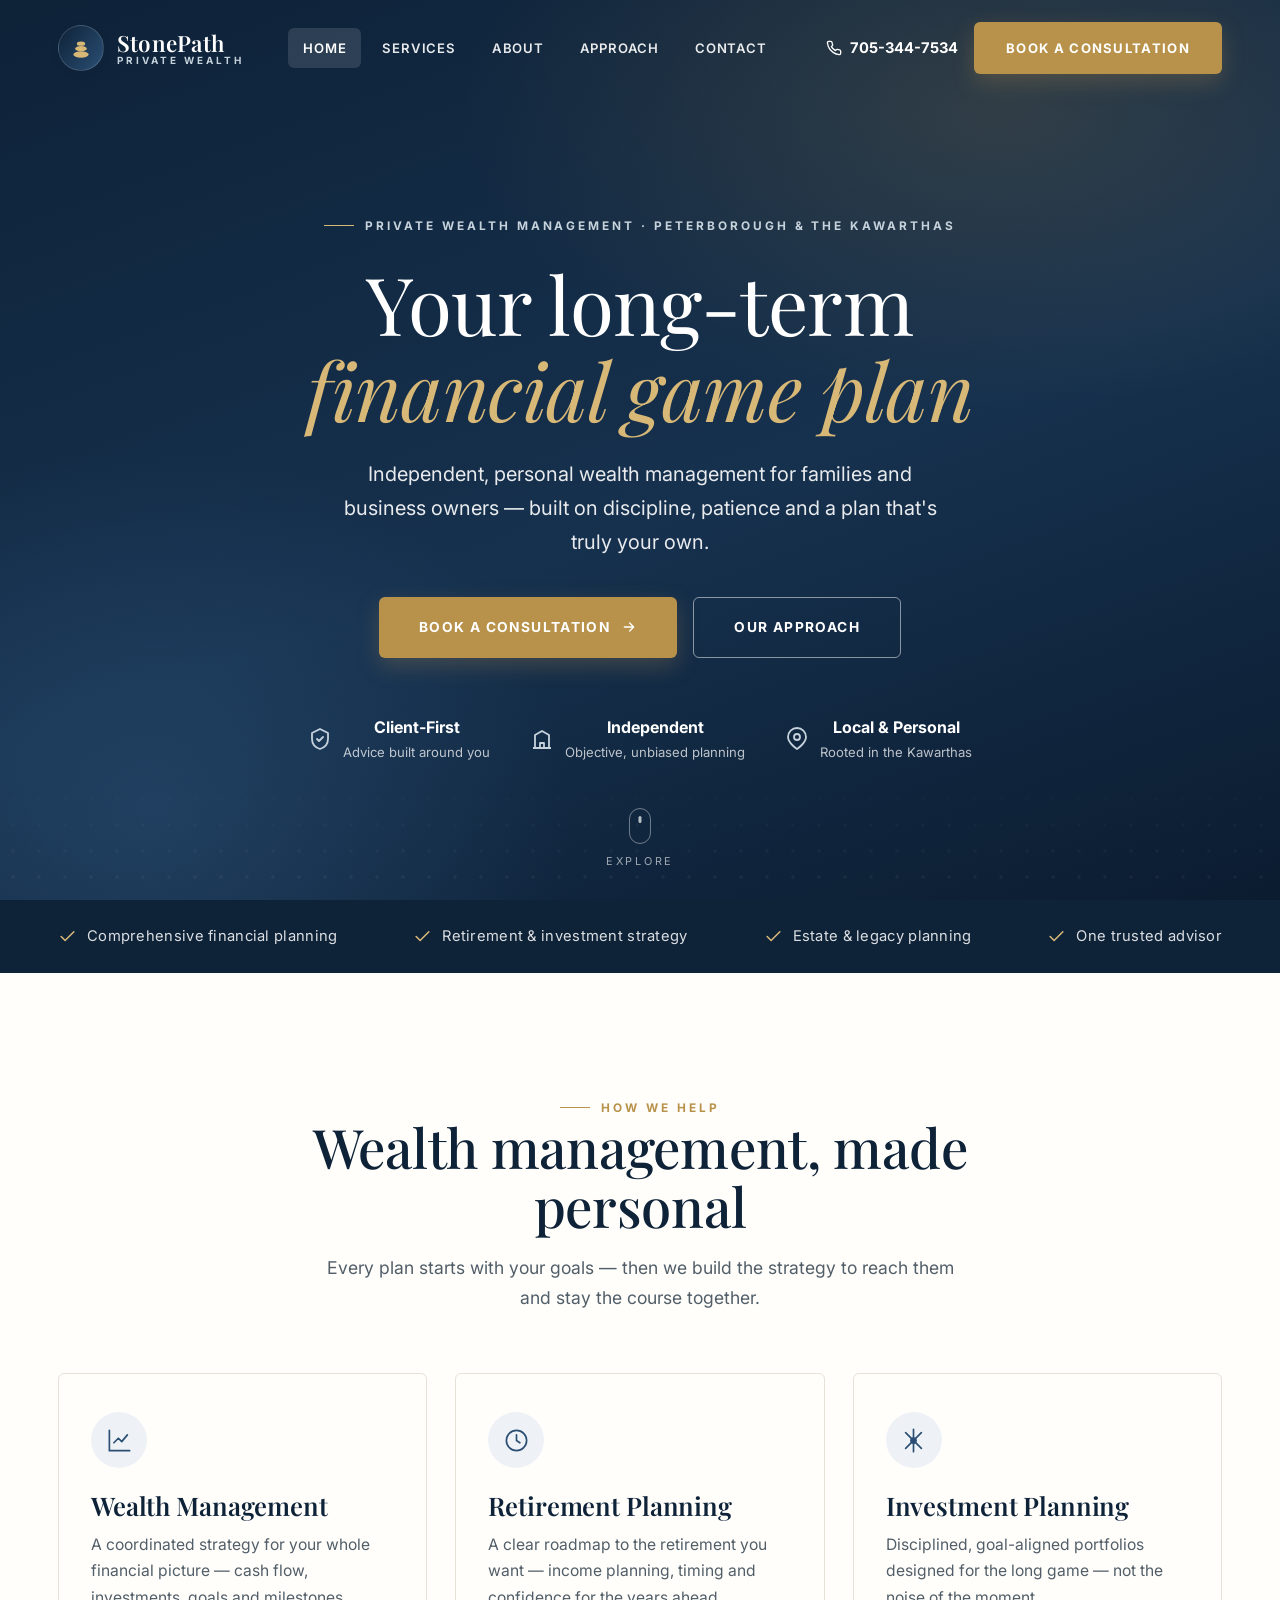
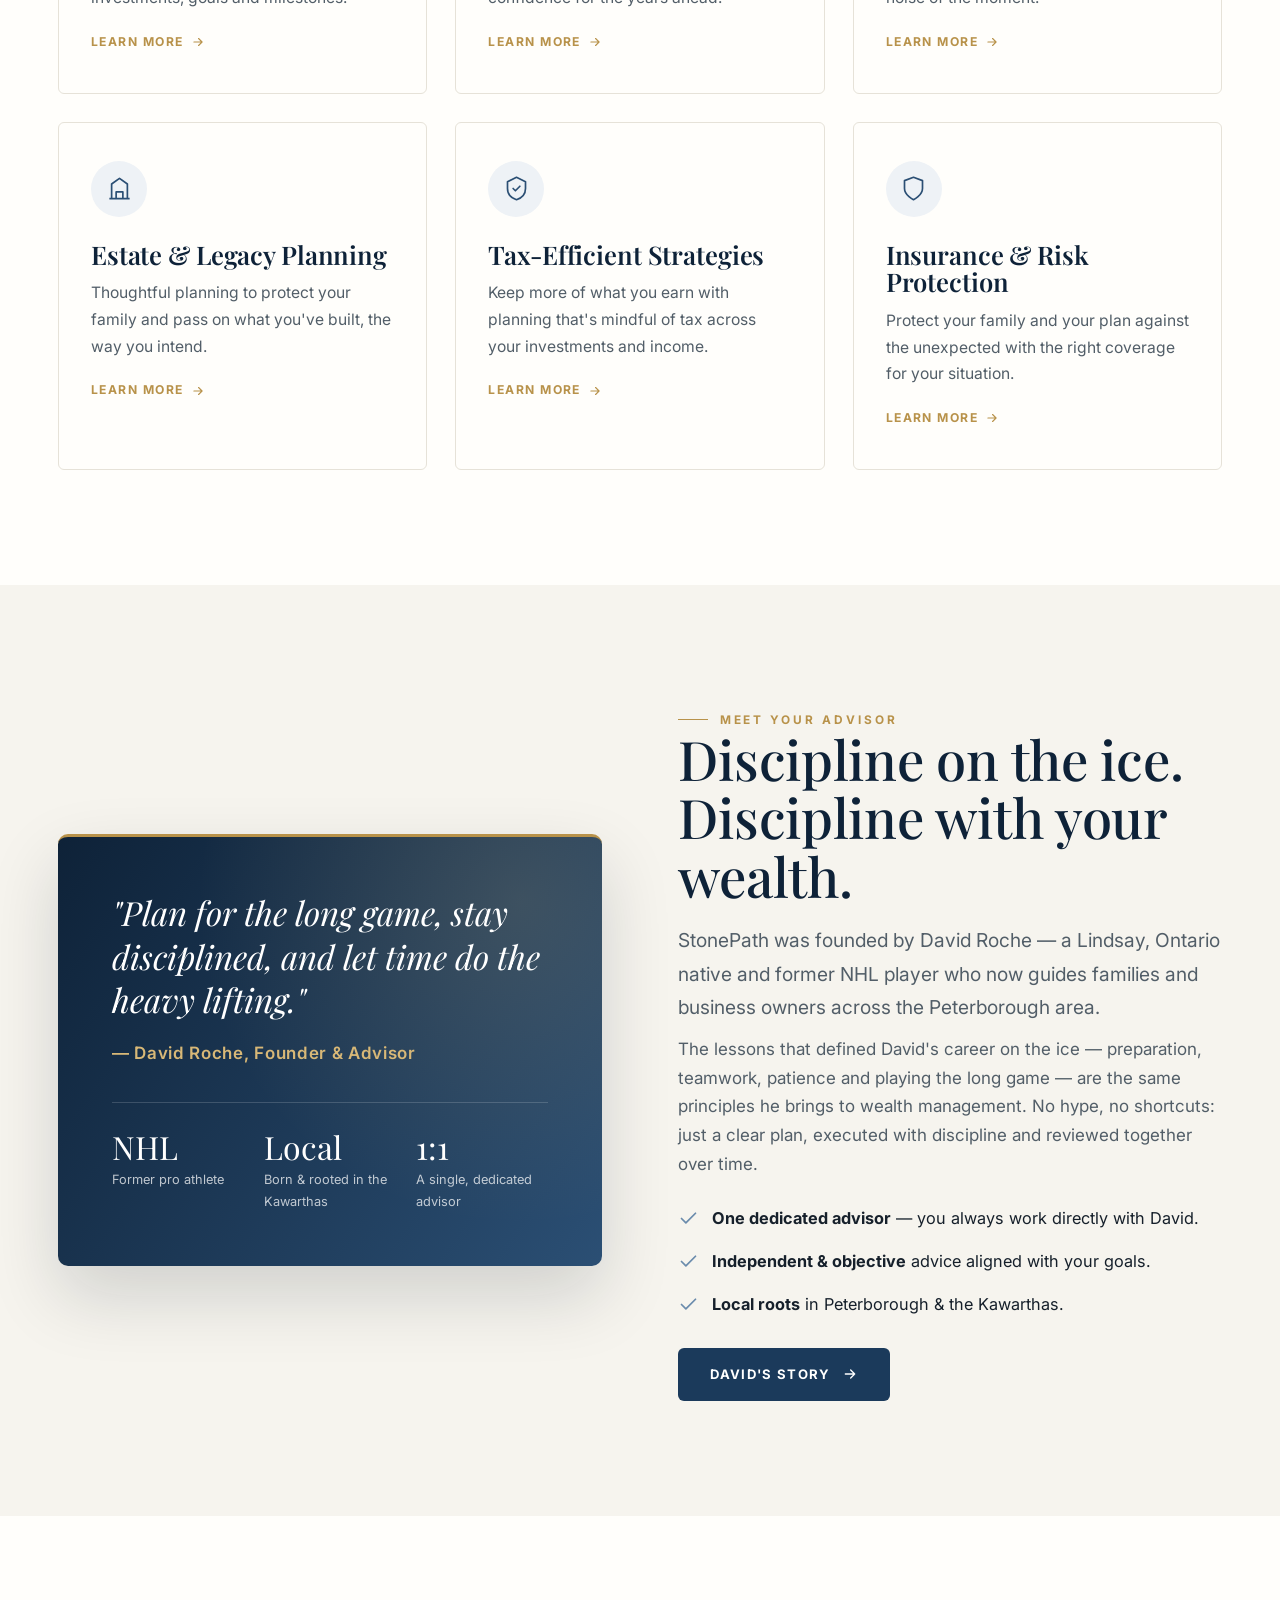
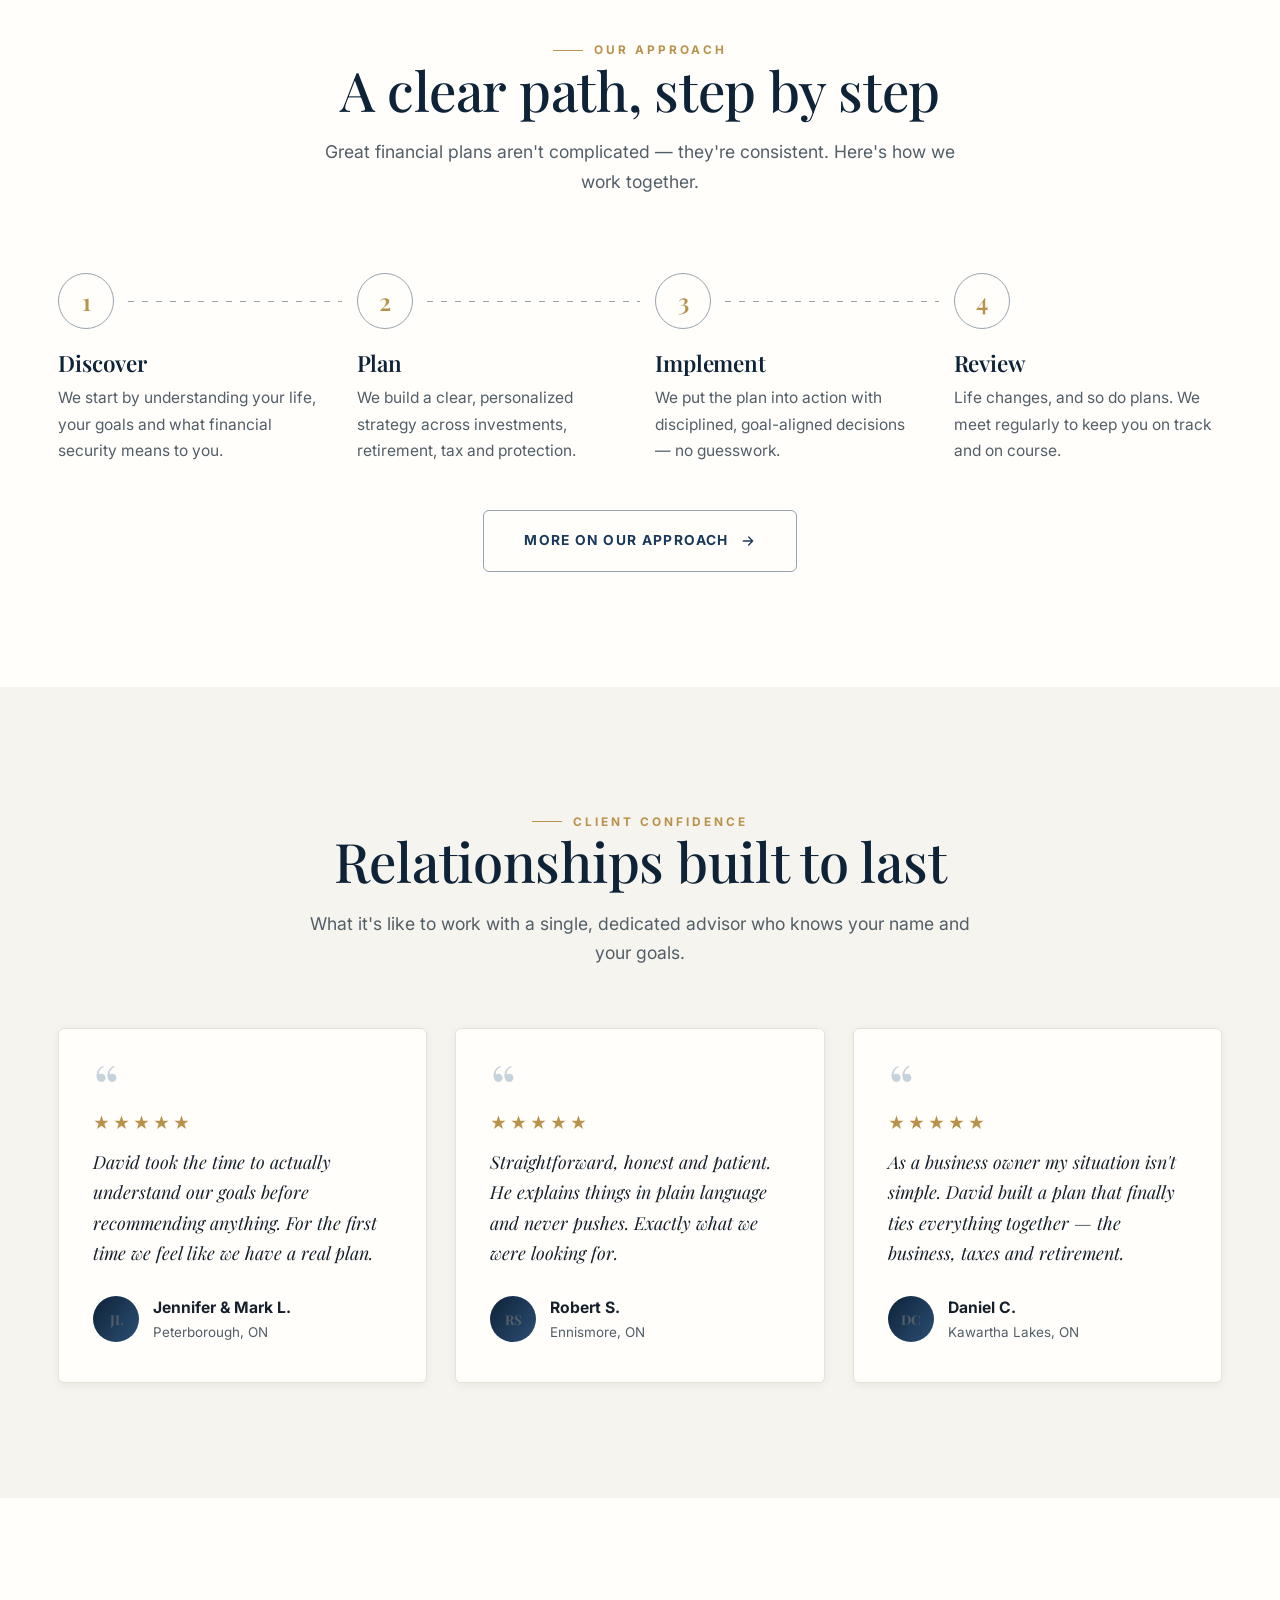
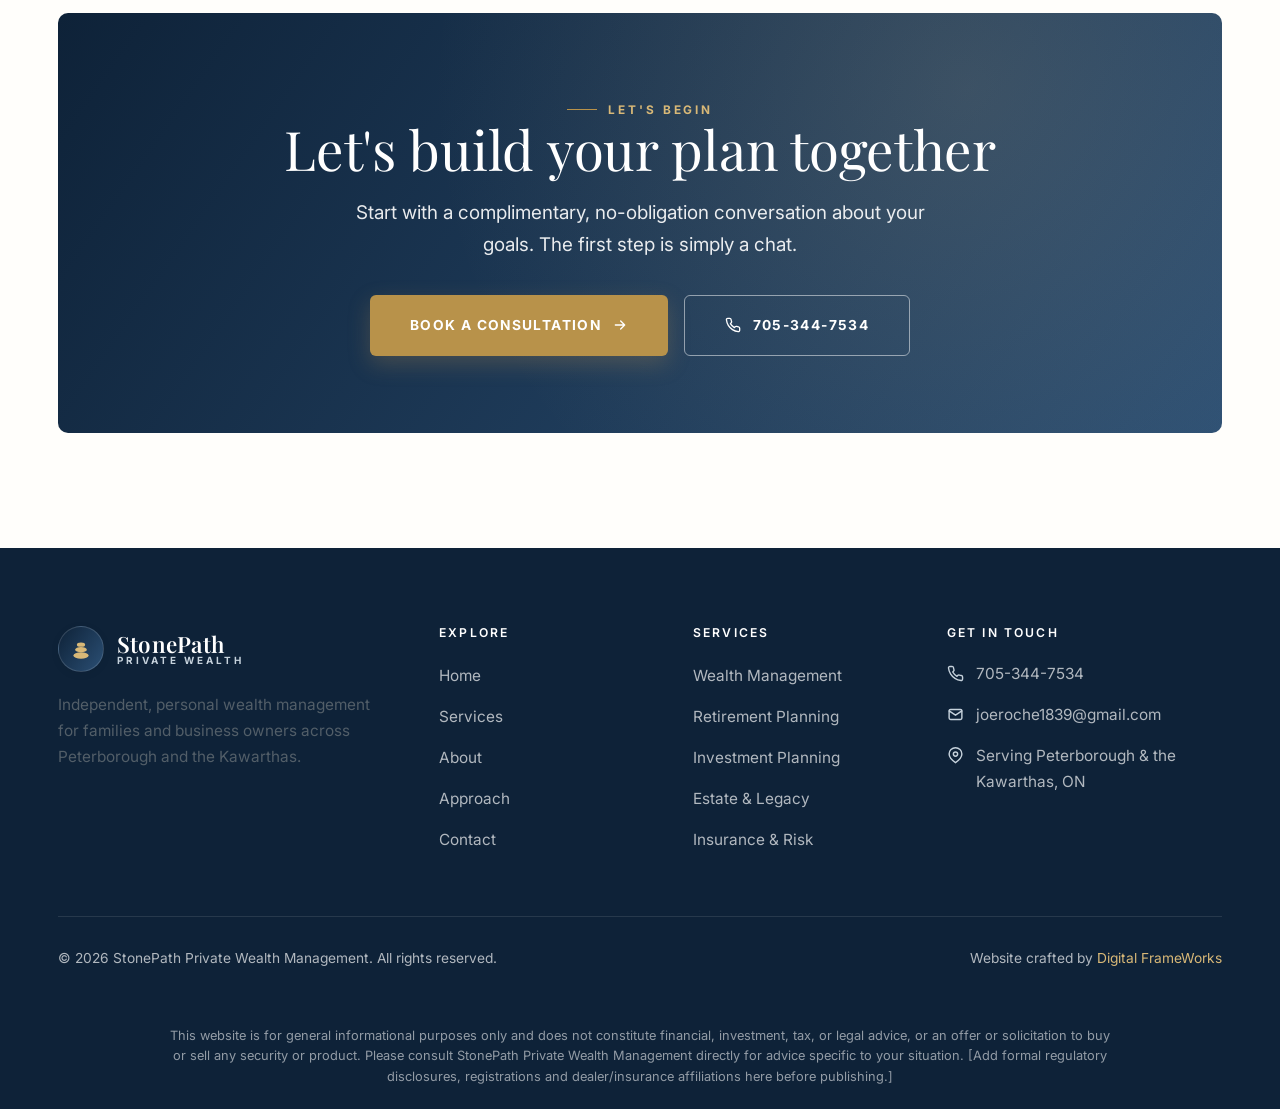
==== index.html @ 9dcfea58 "Initial commit — production-ready static site Co-Authored-By: Claude Opus 4.8 <noreply@anthropic.com" ====
<!DOCTYPE html>
<html lang="en">
<head>
  <meta charset="UTF-8" />
  <meta name="viewport" content="width=device-width, initial-scale=1.0" />
  <title>StonePath Private Wealth Management | Financial Advisor — Peterborough & the Kawarthas</title>
  <meta name="description" content="StonePath Private Wealth Management offers independent, personal financial planning and wealth management for families and business owners across Peterborough and the Kawarthas. Led by advisor David Roche. Book a consultation." />
  <meta name="keywords" content="financial advisor Peterborough, wealth management Kawarthas, retirement planning Ontario, investment planning, estate planning, David Roche advisor" />
  <meta name="author" content="StonePath Private Wealth Management" />
  <link rel="canonical" href="https://stonepathwealth.ca/" />

  <meta property="og:type" content="website" />
  <meta property="og:title" content="StonePath Private Wealth Management" />
  <meta property="og:description" content="Independent, personal wealth management for Peterborough & the Kawarthas. Your long-term financial game plan, built with discipline." />
  <meta property="og:url" content="https://stonepathwealth.ca/" />
  <meta name="twitter:card" content="summary_large_image" />

  <link rel="icon" href="data:image/svg+xml,<svg xmlns='http://www.w3.org/2000/svg' viewBox='0 0 100 100'><rect width='100' height='100' rx='20' fill='%230e2238'/><g fill='%23d8b877'><ellipse cx='50' cy='71' rx='26' ry='10'/><ellipse cx='50' cy='51' rx='20' ry='8.5'/><ellipse cx='50' cy='34' rx='14' ry='7'/></g></svg>" />

  <link rel="preconnect" href="https://fonts.googleapis.com" />
  <link rel="preconnect" href="https://fonts.gstatic.com" crossorigin />
  <link href="https://fonts.googleapis.com/css2?family=Playfair+Display:ital,wght@0,500;0,600;0,700;1,500&family=Inter:wght@400;500;600;700&display=swap" rel="stylesheet" />
  <link rel="stylesheet" href="css/styles.css" />

  <script type="application/ld+json">
  {
    "@context": "https://schema.org",
    "@type": "FinancialService",
    "name": "StonePath Private Wealth Management",
    "@id": "https://stonepathwealth.ca/",
    "url": "https://stonepathwealth.ca/",
    "telephone": "+1-705-344-7534",
    "email": "joeroche1839@gmail.com",
    "areaServed": ["Peterborough","Ennismore","Lindsay","Kawartha Lakes","Ontario"],
    "employee": { "@type": "Person", "name": "David Roche", "jobTitle": "Financial Advisor" },
    "description": "Independent financial planning and wealth management for families and business owners across Peterborough and the Kawarthas."
  }
  </script>
</head>
<body>

  <!-- ============ HEADER ============ -->
  <header class="header">
    <div class="container nav">
      <a href="index.html" class="brand" aria-label="StonePath Private Wealth Management home">
        <span class="brand-mark" aria-hidden="true">
          <svg viewBox="0 0 24 24" fill="#d8b877"><ellipse cx="12" cy="18" rx="7" ry="3"/><ellipse cx="12" cy="12.6" rx="5.4" ry="2.5"/><ellipse cx="12" cy="8" rx="3.8" ry="2"/></svg>
        </span>
        <span class="brand-text">
          <span class="brand-name">StonePath</span>
          <span class="brand-sub">Private Wealth</span>
        </span>
      </a>

      <nav class="nav-links" aria-label="Primary">
        <a href="index.html" class="active">Home</a>
        <a href="services.html">Services</a>
        <a href="about.html">About</a>
        <a href="approach.html">Approach</a>
        <a href="contact.html">Contact</a>
      </nav>

      <div class="nav-actions">
        <a href="tel:+17053447534" class="nav-phone">
          <svg viewBox="0 0 24 24" fill="none" stroke="currentColor" stroke-width="2"><path d="M22 16.92v3a2 2 0 01-2.18 2 19.79 19.79 0 01-8.63-3.07 19.5 19.5 0 01-6-6 19.79 19.79 0 01-3.07-8.67A2 2 0 014.11 2h3a2 2 0 012 1.72c.13.96.36 1.9.7 2.81a2 2 0 01-.45 2.11L8.09 9.91a16 16 0 006 6l1.27-1.27a2 2 0 012.11-.45c.91.34 1.85.57 2.81.7A2 2 0 0122 16.92z" stroke-linecap="round" stroke-linejoin="round"/></svg>
          705-344-7534
        </a>
        <a href="contact.html" class="btn btn-primary">Book a Consultation</a>
        <button class="nav-toggle" aria-label="Toggle menu" aria-expanded="false"><span></span><span></span><span></span></button>
      </div>
    </div>
  </header>

  <!-- ============ HERO ============ -->
  <section class="hero">
    <div class="container hero-inner">
      <span class="eyebrow center">Private Wealth Management · Peterborough &amp; the Kawarthas</span>
      <h1>Your long-term <em>financial game plan</em></h1>
      <p>Independent, personal wealth management for families and business owners — built on discipline, patience and a plan that's truly your own.</p>
      <div class="hero-actions">
        <a href="contact.html" class="btn btn-primary btn-lg">Book a Consultation
          <svg viewBox="0 0 24 24" fill="none" stroke="currentColor" stroke-width="2"><path d="M5 12h14M13 6l6 6-6 6" stroke-linecap="round" stroke-linejoin="round"/></svg>
        </a>
        <a href="approach.html" class="btn btn-ghost btn-lg">Our Approach</a>
      </div>
      <div class="hero-trust">
        <div class="ht">
          <svg viewBox="0 0 24 24" fill="none" stroke="currentColor" stroke-width="1.8"><path d="M12 2l8 4v6c0 5-3.5 8.5-8 10-4.5-1.5-8-5-8-10V6l8-4z" stroke-linejoin="round"/><path d="M9 12l2 2 4-4" stroke-linecap="round" stroke-linejoin="round"/></svg>
          <span><b>Client-First</b><span>Advice built around you</span></span>
        </div>
        <div class="ht">
          <svg viewBox="0 0 24 24" fill="none" stroke="currentColor" stroke-width="1.8"><path d="M3 21h18M5 21V8l7-4 7 4v13" stroke-linejoin="round"/><path d="M10 21v-5h4v5" stroke-linejoin="round"/></svg>
          <span><b>Independent</b><span>Objective, unbiased planning</span></span>
        </div>
        <div class="ht">
          <svg viewBox="0 0 24 24" fill="none" stroke="currentColor" stroke-width="1.8"><path d="M21 10c0 6-9 12-9 12s-9-6-9-12a9 9 0 0118 0z"/><circle cx="12" cy="10" r="3"/></svg>
          <span><b>Local &amp; Personal</b><span>Rooted in the Kawarthas</span></span>
        </div>
      </div>
    </div>
    <a href="#services" class="scroll-cue" aria-label="Scroll down"><span class="mouse"></span>Explore</a>
  </section>

  <!-- ============ TRUST STRIP ============ -->
  <div class="strip">
    <div class="container strip-inner">
      <span class="strip-item"><svg viewBox="0 0 24 24" fill="none" stroke="currentColor" stroke-width="2"><path d="M20 6L9 17l-5-5" stroke-linecap="round" stroke-linejoin="round"/></svg>Comprehensive financial planning</span>
      <span class="strip-item"><svg viewBox="0 0 24 24" fill="none" stroke="currentColor" stroke-width="2"><path d="M20 6L9 17l-5-5" stroke-linecap="round" stroke-linejoin="round"/></svg>Retirement &amp; investment strategy</span>
      <span class="strip-item"><svg viewBox="0 0 24 24" fill="none" stroke="currentColor" stroke-width="2"><path d="M20 6L9 17l-5-5" stroke-linecap="round" stroke-linejoin="round"/></svg>Estate &amp; legacy planning</span>
      <span class="strip-item"><svg viewBox="0 0 24 24" fill="none" stroke="currentColor" stroke-width="2"><path d="M20 6L9 17l-5-5" stroke-linecap="round" stroke-linejoin="round"/></svg>One trusted advisor</span>
    </div>
  </div>

  <!-- ============ SERVICES ============ -->
  <section class="section" id="services">
    <div class="container">
      <div class="section-head center reveal">
        <span class="eyebrow center">How We Help</span>
        <h2>Wealth management, made personal</h2>
        <p>Every plan starts with your goals — then we build the strategy to reach them and stay the course together.</p>
      </div>

      <div class="grid grid-3">
        <article class="svc-card reveal">
          <span class="svc-icon"><svg viewBox="0 0 24 24" fill="none" stroke="currentColor"><path d="M3 3v18h18" stroke-linecap="round" stroke-linejoin="round"/><path d="M7 14l4-4 3 3 5-6" stroke-linecap="round" stroke-linejoin="round"/></svg></span>
          <h3>Wealth Management</h3>
          <p>A coordinated strategy for your whole financial picture — cash flow, investments, goals and milestones.</p>
          <a href="services.html#wealth" class="more">Learn more <svg viewBox="0 0 24 24" fill="none" stroke="currentColor" stroke-width="2"><path d="M5 12h14M13 6l6 6-6 6" stroke-linecap="round" stroke-linejoin="round"/></svg></a>
        </article>

        <article class="svc-card reveal d1">
          <span class="svc-icon"><svg viewBox="0 0 24 24" fill="none" stroke="currentColor"><circle cx="12" cy="12" r="9"/><path d="M12 7v5l3 2" stroke-linecap="round" stroke-linejoin="round"/></svg></span>
          <h3>Retirement Planning</h3>
          <p>A clear roadmap to the retirement you want — income planning, timing and confidence for the years ahead.</p>
          <a href="services.html#retirement" class="more">Learn more <svg viewBox="0 0 24 24" fill="none" stroke="currentColor" stroke-width="2"><path d="M5 12h14M13 6l6 6-6 6" stroke-linecap="round" stroke-linejoin="round"/></svg></a>
        </article>

        <article class="svc-card reveal d2">
          <span class="svc-icon"><svg viewBox="0 0 24 24" fill="none" stroke="currentColor"><path d="M12 2v20M5 5l14 14M19 5L5 19" stroke-linecap="round"/><circle cx="12" cy="12" r="3" fill="currentColor" stroke="none"/></svg></span>
          <h3>Investment Planning</h3>
          <p>Disciplined, goal-aligned portfolios designed for the long game — not the noise of the moment.</p>
          <a href="services.html#investment" class="more">Learn more <svg viewBox="0 0 24 24" fill="none" stroke="currentColor" stroke-width="2"><path d="M5 12h14M13 6l6 6-6 6" stroke-linecap="round" stroke-linejoin="round"/></svg></a>
        </article>

        <article class="svc-card reveal">
          <span class="svc-icon"><svg viewBox="0 0 24 24" fill="none" stroke="currentColor"><path d="M3 21h18M5 21V8l7-5 7 5v13" stroke-linejoin="round"/><path d="M9 21v-6h6v6" stroke-linejoin="round"/></svg></span>
          <h3>Estate &amp; Legacy Planning</h3>
          <p>Thoughtful planning to protect your family and pass on what you've built, the way you intend.</p>
          <a href="services.html#estate" class="more">Learn more <svg viewBox="0 0 24 24" fill="none" stroke="currentColor" stroke-width="2"><path d="M5 12h14M13 6l6 6-6 6" stroke-linecap="round" stroke-linejoin="round"/></svg></a>
        </article>

        <article class="svc-card reveal d1">
          <span class="svc-icon"><svg viewBox="0 0 24 24" fill="none" stroke="currentColor"><path d="M12 2l8 4v6c0 5-3.5 8.5-8 10-4.5-1.5-8-5-8-10V6l8-4z" stroke-linejoin="round"/><path d="M9 12l2 2 4-4" stroke-linecap="round" stroke-linejoin="round"/></svg></span>
          <h3>Tax-Efficient Strategies</h3>
          <p>Keep more of what you earn with planning that's mindful of tax across your investments and income.</p>
          <a href="services.html#tax" class="more">Learn more <svg viewBox="0 0 24 24" fill="none" stroke="currentColor" stroke-width="2"><path d="M5 12h14M13 6l6 6-6 6" stroke-linecap="round" stroke-linejoin="round"/></svg></a>
        </article>

        <article class="svc-card reveal d2">
          <span class="svc-icon"><svg viewBox="0 0 24 24" fill="none" stroke="currentColor"><path d="M12 22s8-4 8-10V5l-8-3-8 3v7c0 6 8 10 8 10z" stroke-linejoin="round"/></svg></span>
          <h3>Insurance &amp; Risk Protection</h3>
          <p>Protect your family and your plan against the unexpected with the right coverage for your situation.</p>
          <a href="services.html#insurance" class="more">Learn more <svg viewBox="0 0 24 24" fill="none" stroke="currentColor" stroke-width="2"><path d="M5 12h14M13 6l6 6-6 6" stroke-linecap="round" stroke-linejoin="round"/></svg></a>
        </article>
      </div>
    </div>
  </section>

  <!-- ============ ABOUT SPLIT ============ -->
  <section class="section bg-cloud">
    <div class="container split">
      <div class="split-media reveal">
        <div class="panel">
          <p class="pq">"Plan for the long game, stay disciplined, and let time do the heavy lifting."</p>
          <p class="pby">— David Roche, Founder &amp; Advisor</p>
          <div class="pstats">
            <div><div class="n">NHL</div><div class="l">Former pro athlete</div></div>
            <div><div class="n">Local</div><div class="l">Born &amp; rooted in the Kawarthas</div></div>
            <div><div class="n">1:1</div><div class="l">A single, dedicated advisor</div></div>
          </div>
        </div>
      </div>
      <div class="split-body reveal d1">
        <span class="eyebrow">Meet Your Advisor</span>
        <h2>Discipline on the ice. Discipline with your wealth.</h2>
        <p class="lead">StonePath was founded by David Roche — a Lindsay, Ontario native and former NHL player who now guides families and business owners across the Peterborough area.</p>
        <p>The lessons that defined David's career on the ice — preparation, teamwork, patience and playing the long game — are the same principles he brings to wealth management. No hype, no shortcuts: just a clear plan, executed with discipline and reviewed together over time.</p>
        <ul class="checklist">
          <li><svg viewBox="0 0 24 24" fill="none" stroke="currentColor" stroke-width="2"><path d="M20 6L9 17l-5-5" stroke-linecap="round" stroke-linejoin="round"/></svg><span><b>One dedicated advisor</b> — you always work directly with David.</span></li>
          <li><svg viewBox="0 0 24 24" fill="none" stroke="currentColor" stroke-width="2"><path d="M20 6L9 17l-5-5" stroke-linecap="round" stroke-linejoin="round"/></svg><span><b>Independent &amp; objective</b> advice aligned with your goals.</span></li>
          <li><svg viewBox="0 0 24 24" fill="none" stroke="currentColor" stroke-width="2"><path d="M20 6L9 17l-5-5" stroke-linecap="round" stroke-linejoin="round"/></svg><span><b>Local roots</b> in Peterborough &amp; the Kawarthas.</span></li>
        </ul>
        <a href="about.html" class="btn btn-dark" style="margin-top:30px;">David's Story
          <svg viewBox="0 0 24 24" fill="none" stroke="currentColor" stroke-width="2"><path d="M5 12h14M13 6l6 6-6 6" stroke-linecap="round" stroke-linejoin="round"/></svg></a>
      </div>
    </div>
  </section>

  <!-- ============ APPROACH ============ -->
  <section class="section">
    <div class="container">
      <div class="section-head center reveal">
        <span class="eyebrow center">Our Approach</span>
        <h2>A clear path, step by step</h2>
        <p>Great financial plans aren't complicated — they're consistent. Here's how we work together.</p>
      </div>
      <div class="steps">
        <div class="step reveal"><div class="step-num">1</div><h3>Discover</h3><p>We start by understanding your life, your goals and what financial security means to you.</p></div>
        <div class="step reveal d1"><div class="step-num">2</div><h3>Plan</h3><p>We build a clear, personalized strategy across investments, retirement, tax and protection.</p></div>
        <div class="step reveal d2"><div class="step-num">3</div><h3>Implement</h3><p>We put the plan into action with disciplined, goal-aligned decisions — no guesswork.</p></div>
        <div class="step reveal d3"><div class="step-num">4</div><h3>Review</h3><p>Life changes, and so do plans. We meet regularly to keep you on track and on course.</p></div>
      </div>
      <div style="text-align:center; margin-top:46px;" class="reveal">
        <a href="approach.html" class="btn btn-outline btn-lg">More on Our Approach
          <svg viewBox="0 0 24 24" fill="none" stroke="currentColor" stroke-width="2"><path d="M5 12h14M13 6l6 6-6 6" stroke-linecap="round" stroke-linejoin="round"/></svg></a>
      </div>
    </div>
  </section>

  <!-- ============ TESTIMONIALS ============ -->
  <section class="section bg-cloud">
    <div class="container">
      <div class="section-head center reveal">
        <span class="eyebrow center">Client Confidence</span>
        <h2>Relationships built to last</h2>
        <p>What it's like to work with a single, dedicated advisor who knows your name and your goals.</p>
      </div>
      <div class="testi-grid">
        <div class="testi reveal">
          <div class="mark">&ldquo;</div>
          <div class="stars" aria-label="5 out of 5 stars"><svg viewBox="0 0 24 24" fill="currentColor"><path d="M12 2l2.4 7.4H22l-6 4.5 2.3 7.1L12 16.6 5.7 21l2.3-7.1-6-4.5h7.6L12 2z"/></svg><svg viewBox="0 0 24 24" fill="currentColor"><path d="M12 2l2.4 7.4H22l-6 4.5 2.3 7.1L12 16.6 5.7 21l2.3-7.1-6-4.5h7.6L12 2z"/></svg><svg viewBox="0 0 24 24" fill="currentColor"><path d="M12 2l2.4 7.4H22l-6 4.5 2.3 7.1L12 16.6 5.7 21l2.3-7.1-6-4.5h7.6L12 2z"/></svg><svg viewBox="0 0 24 24" fill="currentColor"><path d="M12 2l2.4 7.4H22l-6 4.5 2.3 7.1L12 16.6 5.7 21l2.3-7.1-6-4.5h7.6L12 2z"/></svg><svg viewBox="0 0 24 24" fill="currentColor"><path d="M12 2l2.4 7.4H22l-6 4.5 2.3 7.1L12 16.6 5.7 21l2.3-7.1-6-4.5h7.6L12 2z"/></svg></div>
          <p class="quote">David took the time to actually understand our goals before recommending anything. For the first time we feel like we have a real plan.</p>
          <div class="who"><span class="avatar">JL</span><span><b>Jennifer &amp; Mark L.</b><span>Peterborough, ON</span></span></div>
        </div>
        <div class="testi reveal d1">
          <div class="mark">&ldquo;</div>
          <div class="stars" aria-label="5 out of 5 stars"><svg viewBox="0 0 24 24" fill="currentColor"><path d="M12 2l2.4 7.4H22l-6 4.5 2.3 7.1L12 16.6 5.7 21l2.3-7.1-6-4.5h7.6L12 2z"/></svg><svg viewBox="0 0 24 24" fill="currentColor"><path d="M12 2l2.4 7.4H22l-6 4.5 2.3 7.1L12 16.6 5.7 21l2.3-7.1-6-4.5h7.6L12 2z"/></svg><svg viewBox="0 0 24 24" fill="currentColor"><path d="M12 2l2.4 7.4H22l-6 4.5 2.3 7.1L12 16.6 5.7 21l2.3-7.1-6-4.5h7.6L12 2z"/></svg><svg viewBox="0 0 24 24" fill="currentColor"><path d="M12 2l2.4 7.4H22l-6 4.5 2.3 7.1L12 16.6 5.7 21l2.3-7.1-6-4.5h7.6L12 2z"/></svg><svg viewBox="0 0 24 24" fill="currentColor"><path d="M12 2l2.4 7.4H22l-6 4.5 2.3 7.1L12 16.6 5.7 21l2.3-7.1-6-4.5h7.6L12 2z"/></svg></div>
          <p class="quote">Straightforward, honest and patient. He explains things in plain language and never pushes. Exactly what we were looking for.</p>
          <div class="who"><span class="avatar">RS</span><span><b>Robert S.</b><span>Ennismore, ON</span></span></div>
        </div>
        <div class="testi reveal d2">
          <div class="mark">&ldquo;</div>
          <div class="stars" aria-label="5 out of 5 stars"><svg viewBox="0 0 24 24" fill="currentColor"><path d="M12 2l2.4 7.4H22l-6 4.5 2.3 7.1L12 16.6 5.7 21l2.3-7.1-6-4.5h7.6L12 2z"/></svg><svg viewBox="0 0 24 24" fill="currentColor"><path d="M12 2l2.4 7.4H22l-6 4.5 2.3 7.1L12 16.6 5.7 21l2.3-7.1-6-4.5h7.6L12 2z"/></svg><svg viewBox="0 0 24 24" fill="currentColor"><path d="M12 2l2.4 7.4H22l-6 4.5 2.3 7.1L12 16.6 5.7 21l2.3-7.1-6-4.5h7.6L12 2z"/></svg><svg viewBox="0 0 24 24" fill="currentColor"><path d="M12 2l2.4 7.4H22l-6 4.5 2.3 7.1L12 16.6 5.7 21l2.3-7.1-6-4.5h7.6L12 2z"/></svg><svg viewBox="0 0 24 24" fill="currentColor"><path d="M12 2l2.4 7.4H22l-6 4.5 2.3 7.1L12 16.6 5.7 21l2.3-7.1-6-4.5h7.6L12 2z"/></svg></div>
          <p class="quote">As a business owner my situation isn't simple. David built a plan that finally ties everything together — the business, taxes and retirement.</p>
          <div class="who"><span class="avatar">DC</span><span><b>Daniel C.</b><span>Kawartha Lakes, ON</span></span></div>
        </div>
      </div>
    </div>
  </section>

  <!-- ============ CTA BAND ============ -->
  <section class="section">
    <div class="container">
      <div class="cta-band reveal">
        <span class="eyebrow center" style="color:var(--accent-soft)">Let's Begin</span>
        <h2>Let's build your plan together</h2>
        <p>Start with a complimentary, no-obligation conversation about your goals. The first step is simply a chat.</p>
        <div class="cta-actions">
          <a href="contact.html" class="btn btn-primary btn-lg">Book a Consultation
            <svg viewBox="0 0 24 24" fill="none" stroke="currentColor" stroke-width="2"><path d="M5 12h14M13 6l6 6-6 6" stroke-linecap="round" stroke-linejoin="round"/></svg></a>
          <a href="tel:+17053447534" class="btn btn-ghost btn-lg">
            <svg viewBox="0 0 24 24" fill="none" stroke="currentColor" stroke-width="2"><path d="M22 16.92v3a2 2 0 01-2.18 2 19.79 19.79 0 01-8.63-3.07 19.5 19.5 0 01-6-6 19.79 19.79 0 01-3.07-8.67A2 2 0 014.11 2h3a2 2 0 012 1.72c.13.96.36 1.9.7 2.81a2 2 0 01-.45 2.11L8.09 9.91a16 16 0 006 6l1.27-1.27a2 2 0 012.11-.45c.91.34 1.85.57 2.81.7A2 2 0 0122 16.92z" stroke-linecap="round" stroke-linejoin="round"/></svg>
            705-344-7534</a>
        </div>
      </div>
    </div>
  </section>

  <!-- ============ FOOTER ============ -->
  <footer class="footer">
    <div class="container">
      <div class="footer-grid">
        <div class="footer-about">
          <a href="index.html" class="brand">
            <span class="brand-mark" aria-hidden="true"><svg viewBox="0 0 24 24" fill="#d8b877"><ellipse cx="12" cy="18" rx="7" ry="3"/><ellipse cx="12" cy="12.6" rx="5.4" ry="2.5"/><ellipse cx="12" cy="8" rx="3.8" ry="2"/></svg></span>
            <span class="brand-text"><span class="brand-name">StonePath</span><span class="brand-sub">Private Wealth</span></span>
          </a>
          <p>Independent, personal wealth management for families and business owners across Peterborough and the Kawarthas.</p>
        </div>
        <div>
          <h4>Explore</h4>
          <ul class="footer-links">
            <li><a href="index.html">Home</a></li>
            <li><a href="services.html">Services</a></li>
            <li><a href="about.html">About</a></li>
            <li><a href="approach.html">Approach</a></li>
            <li><a href="contact.html">Contact</a></li>
          </ul>
        </div>
        <div>
          <h4>Services</h4>
          <ul class="footer-links">
            <li><a href="services.html#wealth">Wealth Management</a></li>
            <li><a href="services.html#retirement">Retirement Planning</a></li>
            <li><a href="services.html#investment">Investment Planning</a></li>
            <li><a href="services.html#estate">Estate &amp; Legacy</a></li>
            <li><a href="services.html#insurance">Insurance &amp; Risk</a></li>
          </ul>
        </div>
        <div>
          <h4>Get In Touch</h4>
          <ul class="footer-contact">
            <li><svg viewBox="0 0 24 24" fill="none" stroke="currentColor" stroke-width="2"><path d="M22 16.92v3a2 2 0 01-2.18 2 19.79 19.79 0 01-8.63-3.07 19.5 19.5 0 01-6-6 19.79 19.79 0 01-3.07-8.67A2 2 0 014.11 2h3a2 2 0 012 1.72c.13.96.36 1.9.7 2.81a2 2 0 01-.45 2.11L8.09 9.91a16 16 0 006 6l1.27-1.27a2 2 0 012.11-.45c.91.34 1.85.57 2.81.7A2 2 0 0122 16.92z" stroke-linecap="round" stroke-linejoin="round"/></svg><a href="tel:+17053447534">705-344-7534</a></li>
            <li><svg viewBox="0 0 24 24" fill="none" stroke="currentColor" stroke-width="2"><rect x="3" y="5" width="18" height="14" rx="2"/><path d="M3 7l9 6 9-6" stroke-linecap="round" stroke-linejoin="round"/></svg><a href="mailto:joeroche1839@gmail.com">joeroche1839@gmail.com</a></li>
            <li><svg viewBox="0 0 24 24" fill="none" stroke="currentColor" stroke-width="2"><path d="M21 10c0 6-9 12-9 12s-9-6-9-12a9 9 0 0118 0z"/><circle cx="12" cy="10" r="3"/></svg><span>Serving Peterborough &amp; the Kawarthas, ON</span></li>
          </ul>
        </div>
      </div>
      <div class="footer-bottom">
        <span>&copy; <span id="year">2026</span> StonePath Private Wealth Management. All rights reserved.</span>
        <span>Website crafted by <a href="#" style="color:var(--accent-soft)">Digital FrameWorks</a></span>
      </div>
    </div>
  </footer>

  <!-- ============ DISCLAIMER ============ -->
  <div class="disclaimer">
    <div class="container">
      This website is for general informational purposes only and does not constitute financial, investment, tax, or legal advice, or an offer or solicitation to buy or sell any security or product. Please consult StonePath Private Wealth Management directly for advice specific to your situation. [Add formal regulatory disclosures, registrations and dealer/insurance affiliations here before publishing.]
    </div>
  </div>

  <script src="js/main.js"></script>
</body>
</html>
---- css/styles.css ----
/* =========================================================
   Client Website Builder — Design System (Digital FrameWorks)

   >>> RETHEME PER CLIENT <<<
   This stylesheet is industry-agnostic. To give each client a distinct
   identity, edit ONLY the :root block below — the palette, fonts, radii —
   and the Google Fonts <link> in each page's <head>. Everything downstream
   (components, layout, responsive) inherits from these tokens.

   Theme tokens:
     --brand / --brand-deep / --brand-mid / --brand-light : primary color ramp
     --muted / --muted-soft / --tint                      : supporting neutrals
     --accent / --accent-soft                             : highlight (buttons, eyebrows)
     --ink / --slate / --cloud / --paper / --line         : text + surfaces
     --radius*                                            : 4px = architectural, 16px+ = friendly
     --font-display / --font-body                         : pairing that fits the brand

   The defaults below are a neutral, premium slate/teal. Replace them.
   ========================================================= */

:root {
  /* ---- PALETTE — StonePath: private-wealth navy, gold & warm stone ---- */
  --brand:       #1b3a5b;   /* StonePath navy                 */
  --brand-deep:  #0e2238;   /* midnight — hero, footer        */
  --brand-mid:   #2b4f74;   /* mid navy — gradients           */
  --brand-light: #6a8bac;   /* lighter navy                   */
  --muted:       #97a3ad;   /* muted supporting tone          */
  --muted-soft:  #c6d2dc;   /* soft supporting tone           */
  --tint:        #eef2f6;   /* lightest navy tint — icon bg   */
  --accent:      #b8924a;   /* refined gold — buttons, eyebrows */
  --accent-soft: #d8b877;   /* soft gold — on dark bg         */

  /* ---- NEUTRALS / SURFACES ---- */
  --ink:    #16202b;        /* headings / strong text */
  --slate:  #525e68;        /* body text              */
  --cloud:  #f6f4ee;        /* warm stone section bg   */
  --paper:  #fffefb;        /* page background / cards */
  --line:   #e6e2d8;        /* hairline borders        */

  /* ---- DERIVED ---- */
  --grad-hero: linear-gradient(180deg, rgba(10,24,40,.72) 0%, rgba(12,28,46,.6) 40%, rgba(8,20,34,.9) 100%);
  --grad-cta:  linear-gradient(125deg, var(--brand-deep) 0%, var(--brand-mid) 100%);

  --shadow-sm: 0 2px 10px rgba(10,24,40,.06);
  --shadow-md: 0 14px 34px rgba(10,24,40,.10);
  --shadow-lg: 0 30px 70px rgba(10,24,40,.16);

  --radius:    6px;
  --radius-sm: 4px;
  --radius-lg: 10px;

  --maxw: 1220px;
  --ease: cubic-bezier(.22,.61,.36,1);

  /* ---- TYPE — Playfair Display (luxury serif) + Inter ---- */
  --font-display: "Playfair Display", Georgia, "Times New Roman", serif;
  --font-body: "Inter", -apple-system, BlinkMacSystemFont, "Segoe UI", Roboto, sans-serif;
}

/* ============================================================
   StonePath photo-light overrides (no stock imagery)
   Premium look driven by deep navy, gold and a "stone path" motif.
   ============================================================ */
.hero {
  background-color: var(--brand-deep);
  background-image:
    radial-gradient(900px 500px at 78% 12%, rgba(184,146,74,.18), transparent 60%),
    radial-gradient(700px 600px at 12% 90%, rgba(43,79,116,.55), transparent 60%),
    linear-gradient(160deg, #0e2238 0%, #16314e 55%, #0b1c30 100%);
}
/* subtle "path of stones" texture along the hero base */
.hero::after {
  content: ""; position: absolute; inset: auto 0 0 0; height: 140px; pointer-events: none;
  background-image: radial-gradient(circle, rgba(255,255,255,.05) 1.5px, transparent 2px);
  background-size: 26px 26px; mask-image: linear-gradient(transparent, #000);
  -webkit-mask-image: linear-gradient(transparent, #000);
}
.page-hero {
  background-color: var(--brand-deep);
  background-image:
    radial-gradient(800px 420px at 82% 0%, rgba(184,146,74,.16), transparent 60%),
    linear-gradient(160deg, #0e2238 0%, #16314e 60%, #0b1c30 100%);
}

/* Advisor card / monogram (stands in for a headshot until one is provided) */
.advisor { display:flex; gap:26px; align-items:center; flex-wrap:wrap; }
.monogram {
  width: 132px; height: 132px; border-radius: 50%; flex-shrink: 0;
  display: grid; place-items: center; color: var(--accent-soft);
  font-family: var(--font-display); font-size: 2.8rem; font-weight: 600;
  background: var(--grad-cta); border: 1px solid rgba(216,184,119,.4); box-shadow: var(--shadow-md);
}

/* Stat / quote panel used where a photo would otherwise sit (about split) */
.panel {
  background: var(--grad-cta); color:#fff; border-radius: var(--radius-lg);
  padding: clamp(34px,5vw,54px); box-shadow: var(--shadow-lg); position: relative; overflow: hidden;
  border-top: 3px solid var(--accent);
}
.panel::after { content:""; position:absolute; inset:0; background: radial-gradient(circle at 85% 15%, rgba(216,184,119,.16), transparent 55%); }
.panel > * { position: relative; z-index: 1; }
.panel .pq { font-family: var(--font-display); font-size: clamp(1.5rem,2.6vw,2.1rem); line-height:1.3; font-style: italic; color:#fff; }
.panel .pby { margin-top: 18px; color: var(--accent-soft); font-weight: 600; letter-spacing: .04em; }
.panel .pstats { display:grid; grid-template-columns: repeat(3,1fr); gap: 20px; margin-top: 34px; padding-top: 28px; border-top: 1px solid rgba(255,255,255,.16); }
.panel .pstats .n { font-family: var(--font-display); font-size: 2rem; color:#fff; line-height:1; }
.panel .pstats .l { font-size: .8rem; color: rgba(255,255,255,.72); margin-top:6px; }

/* Compliance disclaimer */
.disclaimer { background: var(--brand-deep); color: rgba(255,255,255,.55); font-size: .8rem; line-height:1.6; padding: 22px 0; }
.disclaimer .container { max-width: 1000px; text-align: center; }

*, *::before, *::after { box-sizing: border-box; margin: 0; padding: 0; }
html { scroll-behavior: smooth; -webkit-text-size-adjust: 100%; }
body {
  font-family: var(--font-body);
  color: var(--ink);
  background: var(--paper);
  line-height: 1.7;
  font-size: 17px;
  overflow-x: hidden;
  -webkit-font-smoothing: antialiased;
}
img { max-width: 100%; display: block; }
a { color: inherit; text-decoration: none; }
ul { list-style: none; }
button { font-family: inherit; cursor: pointer; border: none; background: none; }

/* ---------- Typography ---------- */
h1, h2, h3, h4 { font-family: var(--font-display); font-weight: 600; line-height: 1.08; color: var(--brand-deep); letter-spacing: -.005em; }
h1 { font-size: clamp(2.8rem, 6.5vw, 5rem); font-weight: 500; }
h2 { font-size: clamp(2.1rem, 4.4vw, 3.4rem); font-weight: 500; }
h3 { font-size: clamp(1.4rem, 2vw, 1.75rem); }
p  { color: var(--slate); }
.eyebrow {
  display: inline-flex; align-items: center; gap: .7rem;
  font-family: var(--font-body); font-weight: 700; font-size: .74rem;
  letter-spacing: .25em; text-transform: uppercase; color: var(--accent);
}
.eyebrow::before { content: ""; width: 30px; height: 1px; background: var(--accent); display: inline-block; }
.eyebrow.center { justify-content: center; }

/* ---------- Layout ---------- */
.container { width: 100%; max-width: var(--maxw); margin: 0 auto; padding: 0 28px; }
.section { padding: clamp(68px, 9vw, 138px) 0; }
.section.tight { padding: clamp(48px, 6vw, 84px) 0; }
.bg-cloud { background: var(--cloud); }
.bg-brand { background: var(--brand); color: #fff; }
.section-head { max-width: 660px; margin-bottom: 60px; }
.section-head.center { margin-left: auto; margin-right: auto; text-align: center; }
.section-head p { margin-top: 18px; font-size: 1.1rem; }
.lead { font-size: 1.2rem; color: var(--slate); line-height: 1.75; }

/* ---------- Buttons ---------- */
.btn {
  display: inline-flex; align-items: center; gap: .7rem;
  padding: 15px 32px; border-radius: var(--radius); font-weight: 700; font-size: .82rem;
  letter-spacing: .1em; text-transform: uppercase;
  transition: transform .25s var(--ease), box-shadow .25s var(--ease), background .25s var(--ease), color .25s var(--ease);
  cursor: pointer; white-space: nowrap;
}
.btn svg { width: 16px; height: 16px; transition: transform .25s var(--ease); }
.btn-primary { background: var(--accent); color: #fff; box-shadow: 0 8px 22px rgba(168,133,79,.30); }
.btn-primary:hover { background: #936f3c; transform: translateY(-3px); box-shadow: 0 14px 30px rgba(168,133,79,.4); }
.btn-primary:hover svg { transform: translateX(4px); }
.btn-dark { background: var(--brand); color: #fff; }
.btn-dark:hover { background: var(--brand-deep); transform: translateY(-3px); box-shadow: var(--shadow-md); }
.btn-ghost { background: transparent; color: #fff; border: 1px solid rgba(255,255,255,.5); }
.btn-ghost:hover { background: rgba(255,255,255,.12); transform: translateY(-3px); }
.btn-outline { background: transparent; color: var(--brand); border: 1px solid var(--muted); }
.btn-outline:hover { background: var(--brand); color: #fff; border-color: var(--brand); transform: translateY(-3px); }
.btn-lg { padding: 18px 40px; font-size: .86rem; }

/* ---------- Header / Nav ---------- */
.header {
  position: fixed; top: 0; left: 0; right: 0; z-index: 100;
  transition: background .35s var(--ease), box-shadow .35s var(--ease), padding .35s var(--ease);
  padding: 22px 0;
}
.header.scrolled { background: rgba(255,253,248,.97); box-shadow: var(--shadow-sm); backdrop-filter: blur(10px); padding: 12px 0; }
.nav { display: flex; align-items: center; justify-content: space-between; gap: 24px; }
.brand { display: flex; align-items: center; gap: 13px; }
.brand-mark {
  width: 46px; height: 46px; border-radius: 50%; display: grid; place-items: center;
  background: var(--grad-cta); box-shadow: var(--shadow-sm); flex-shrink: 0; border: 1px solid rgba(255,255,255,.15);
}
.brand-mark svg { width: 26px; height: 26px; }
.brand-text { display: flex; flex-direction: column; line-height: 1.02; }
.brand-name { font-family: var(--font-display); font-weight: 600; font-size: 1.4rem; color: #fff; transition: color .35s var(--ease); letter-spacing: .01em; }
.brand-sub { font-size: .62rem; letter-spacing: .3em; text-transform: uppercase; color: var(--muted-soft); transition: color .35s var(--ease); font-weight: 700; }
.header.scrolled .brand-name { color: var(--brand-deep); }
.header.scrolled .brand-sub { color: var(--accent); }

.nav-links { display: flex; align-items: center; gap: 6px; }
.nav-links a {
  padding: 9px 15px; border-radius: var(--radius); font-weight: 600; font-size: .82rem; letter-spacing: .06em; text-transform: uppercase; color: rgba(255,255,255,.9);
  transition: color .2s, background .2s;
}
.nav-links a:hover, .nav-links a.active { color: #fff; background: rgba(255,255,255,.12); }
.header.scrolled .nav-links a { color: var(--slate); }
.header.scrolled .nav-links a:hover, .header.scrolled .nav-links a.active { background: var(--tint); color: var(--brand); }
.nav-actions { display: flex; align-items: center; gap: 16px; }
.nav-phone { display: flex; align-items: center; gap: 8px; font-weight: 700; color: #fff; font-size: .92rem; transition: color .35s var(--ease); }
.nav-phone svg { width: 16px; height: 16px; }
.header.scrolled .nav-phone { color: var(--brand); }

.nav-toggle { display: none; width: 46px; height: 46px; border-radius: var(--radius); flex-direction: column; gap: 5px; align-items: center; justify-content: center; background: rgba(255,255,255,.14); }
.nav-toggle span { width: 22px; height: 1.5px; background: #fff; transition: transform .3s var(--ease), opacity .3s; }
.header.scrolled .nav-toggle { background: var(--tint); }
.header.scrolled .nav-toggle span { background: var(--brand); }

/* ---------- Hero ---------- */
.hero {
  position: relative; min-height: 100vh; display: flex; align-items: center;
  background-color: var(--brand-deep);
  /* background-image is set in the StonePath photo-light overrides above */
  background-size: cover; background-position: center; color: #fff;
  padding: 160px 0 90px; text-align: center;
}
.hero-inner { max-width: 880px; margin: 0 auto; }
.hero h1 { color: #fff; margin: 24px 0; font-weight: 400; }
.hero h1 em { font-style: italic; color: var(--accent-soft); }
.hero p { color: rgba(255,255,255,.9); font-size: 1.25rem; max-width: 600px; margin: 0 auto; }
.hero .eyebrow { color: var(--muted-soft); }
.hero .eyebrow::before { background: var(--accent-soft); }
.hero-actions { display: flex; gap: 16px; margin-top: 38px; flex-wrap: wrap; justify-content: center; }
.hero-trust { display: flex; gap: 40px; margin-top: 56px; flex-wrap: wrap; justify-content: center; }
.hero-trust .ht { display: flex; align-items: center; gap: 11px; }
.hero-trust .ht svg { width: 24px; height: 24px; color: var(--muted-soft); flex-shrink: 0; }
.hero-trust .ht b { display: block; font-size: 1rem; color: #fff; font-weight: 700; }
.hero-trust .ht span { font-size: .82rem; color: rgba(255,255,255,.72); }
.scroll-cue {
  position: absolute; bottom: 30px; left: 50%; transform: translateX(-50%);
  display: flex; flex-direction: column; align-items: center; gap: 8px; color: rgba(255,255,255,.6); font-size: .68rem; letter-spacing: .25em; text-transform: uppercase;
}
.scroll-cue .mouse { width: 22px; height: 36px; border: 1.5px solid rgba(255,255,255,.4); border-radius: 12px; position: relative; }
.scroll-cue .mouse::after { content:""; position:absolute; top:7px; left:50%; transform:translateX(-50%); width:3px; height:7px; border-radius:3px; background:rgba(255,255,255,.7); animation: wheel 1.6s infinite; }
@keyframes wheel { 0%{opacity:1; top:7px} 70%{opacity:0; top:17px} 100%{opacity:0} }

/* ---------- Trust strip ---------- */
.strip { background: var(--brand-deep); color: #fff; padding: 24px 0; }
.strip-inner { display: flex; flex-wrap: wrap; align-items: center; justify-content: space-between; gap: 22px; }
.strip-item { display: flex; align-items: center; gap: 10px; font-size: .92rem; color: rgba(255,255,255,.85); letter-spacing: .02em; }
.strip-item svg { width: 19px; height: 19px; color: var(--accent-soft); flex-shrink: 0; }

/* ---------- Grids ---------- */
.grid { display: grid; gap: 28px; }
.grid-3 { grid-template-columns: repeat(3, 1fr); }
.grid-2 { grid-template-columns: repeat(2, 1fr); }
.grid-4 { grid-template-columns: repeat(4, 1fr); }

/* ---------- Service cards ---------- */
.svc-card {
  background: var(--paper); border: 1px solid var(--line); border-radius: var(--radius);
  padding: 38px 32px; transition: transform .35s var(--ease), box-shadow .35s var(--ease), border-color .35s var(--ease);
  position: relative; overflow: hidden;
}
.svc-card:hover { transform: translateY(-6px); box-shadow: var(--shadow-lg); border-color: var(--muted); }
.svc-icon { width: 56px; height: 56px; border-radius: 50%; background: var(--tint); display: grid; place-items: center; margin-bottom: 24px; transition: background .35s var(--ease); }
.svc-icon svg { width: 27px; height: 27px; color: var(--brand-mid); transition: color .35s var(--ease); stroke-width: 1.5; }
.svc-card:hover .svc-icon { background: var(--brand); }
.svc-card:hover .svc-icon svg { color: #fff; }
.svc-card h3 { margin-bottom: 12px; }
.svc-card p { font-size: .98rem; }
.svc-card .more { display: inline-flex; align-items: center; gap: 7px; margin-top: 20px; font-weight: 700; color: var(--accent); font-size: .76rem; letter-spacing: .12em; text-transform: uppercase; }
.svc-card .more svg { width: 14px; height: 14px; transition: transform .25s var(--ease); }
.svc-card:hover .more svg { transform: translateX(4px); }

/* ---------- Split ---------- */
.split { display: grid; grid-template-columns: 1fr 1fr; gap: clamp(40px, 6vw, 90px); align-items: center; }
.split.reverse .split-media { order: 2; }
.split-media { position: relative; }
.split-img { border-radius: var(--radius-lg); box-shadow: var(--shadow-lg); width: 100%; height: 100%; object-fit: cover; aspect-ratio: 4/5; background: var(--tint); }
.split-body h2 { margin-bottom: 10px; }
.split-body .lead { margin: 18px 0 10px; }
.float-badge {
  position: absolute; bottom: -28px; right: -22px; background: var(--paper); border-radius: var(--radius);
  box-shadow: var(--shadow-lg); padding: 24px 28px; display: flex; align-items: center; gap: 16px; max-width: 290px; border-top: 2px solid var(--accent);
}
.float-badge .fb-num { font-family: var(--font-display); font-size: 3rem; color: var(--brand-mid); line-height: 1; font-weight: 600; }
.float-badge .fb-txt { font-size: .86rem; color: var(--slate); line-height: 1.45; }

.checklist { display: grid; gap: 15px; margin-top: 26px; }
.checklist li { display: flex; gap: 13px; align-items: flex-start; font-size: 1.02rem; color: var(--stone); }
.checklist li svg { width: 21px; height: 21px; color: var(--brand-light); flex-shrink: 0; margin-top: 3px; }
.checklist li b { color: var(--ink); }

/* ---------- Stats ---------- */
.stats { display: grid; grid-template-columns: repeat(4, 1fr); gap: 24px; text-align: center; }
.stat .num { font-family: var(--font-display); font-size: clamp(2.8rem, 5vw, 4rem); color: var(--accent-soft); font-weight: 600; line-height: 1; }
.bg-brand .stat .label { color: rgba(255,255,255,.8); font-size: .92rem; margin-top: 10px; letter-spacing: .04em; }
.stat .divider { display: none; }

/* ---------- Process ---------- */
.steps { display: grid; grid-template-columns: repeat(4, 1fr); gap: 30px; }
.step { position: relative; padding-top: 16px; }
.step-num {
  width: 56px; height: 56px; border-radius: 50%; background: transparent; color: var(--accent); border: 1px solid var(--muted);
  font-family: var(--font-display); font-size: 1.5rem; font-weight: 600; display: grid; place-items: center; margin-bottom: 22px;
}
.step h3 { font-size: 1.4rem; margin-bottom: 10px; }
.step p { font-size: .97rem; }
.step:not(:last-child)::after {
  content:""; position:absolute; top: 44px; left: 70px; right: -15px; height: 1px;
  background: repeating-linear-gradient(90deg, var(--muted) 0 6px, transparent 6px 14px);
}

/* ---------- Gallery ---------- */
.gallery { display: grid; grid-template-columns: repeat(3, 1fr); grid-auto-rows: 250px; gap: 16px; }
.gallery-item { border-radius: var(--radius); overflow: hidden; position: relative; background: var(--tint); cursor: pointer; }
.gallery-item img { width: 100%; height: 100%; object-fit: cover; transition: transform .7s var(--ease); }
.gallery-item:hover img { transform: scale(1.07); }
.gallery-item .gcap {
  position: absolute; inset: auto 0 0 0; padding: 28px 22px 18px; color: #fff; font-weight: 600; font-family: var(--font-display); font-size: 1.25rem;
  background: linear-gradient(transparent, rgba(20,38,30,.85)); opacity: 0; transform: translateY(10px); transition: all .35s var(--ease);
}
.gallery-item:hover .gcap { opacity: 1; transform: translateY(0); }
.gallery-item.tall { grid-row: span 2; }
.gallery-item.wide { grid-column: span 2; }

/* ---------- Testimonials ---------- */
.testi-grid { display: grid; grid-template-columns: repeat(3, 1fr); gap: 28px; }
.testi {
  background: var(--paper); border-radius: var(--radius); padding: 38px 34px; border: 1px solid var(--line);
  box-shadow: var(--shadow-sm); display: flex; flex-direction: column; position: relative;
}
.testi .mark { font-family: var(--font-display); font-size: 4rem; line-height: .6; color: var(--muted-soft); margin-bottom: 8px; }
.testi .stars { display: flex; gap: 3px; margin-bottom: 16px; color: var(--accent); }
.testi .stars svg { width: 17px; height: 17px; }
.testi .quote { font-size: 1.12rem; color: var(--ink); line-height: 1.7; flex: 1; font-family: var(--font-display); font-style: italic; }
.testi .who { display: flex; align-items: center; gap: 14px; margin-top: 26px; }
.testi .avatar { width: 46px; height: 46px; border-radius: 50%; background: var(--grad-cta); color: #fff; display: grid; place-items: center; font-weight: 700; font-family: var(--font-display); font-size: 1.1rem; }
.testi .who b { display: block; color: var(--ink); font-size: .98rem; }
.testi .who span { font-size: .84rem; color: var(--slate); }

/* ---------- Service area ---------- */
.area-chips { display: flex; flex-wrap: wrap; gap: 12px; margin-top: 28px; }
.area-chips li {
  padding: 11px 22px; border-radius: var(--radius); background: rgba(255,255,255,.08); border: 1px solid rgba(255,255,255,.18);
  font-weight: 600; font-size: .9rem; letter-spacing: .03em; display: flex; align-items: center; gap: 8px;
}
.area-chips li svg { width: 14px; height: 14px; color: var(--muted-soft); }

/* ---------- CTA band ---------- */
.cta-band { background: var(--grad-cta); border-radius: var(--radius-lg); padding: clamp(48px, 6vw, 80px); text-align: center; position: relative; overflow: hidden; }
.cta-band::after { content:""; position:absolute; inset:0; background: radial-gradient(circle at 78% 18%, rgba(201,173,125,.16), transparent 55%); }
.cta-band > * { position: relative; z-index: 1; }
.cta-band h2 { color: #fff; font-weight: 400; }
.cta-band p { color: rgba(255,255,255,.9); font-size: 1.18rem; max-width: 580px; margin: 18px auto 34px; }
.cta-actions { display: flex; gap: 16px; justify-content: center; flex-wrap: wrap; }

/* ---------- Contact / Forms ---------- */
.contact-wrap { display: grid; grid-template-columns: 1fr 1.1fr; gap: 60px; align-items: start; }
.contact-info .ci-item { display: flex; gap: 16px; margin-bottom: 28px; align-items: flex-start; }
.contact-info .ci-icon { width: 50px; height: 50px; border-radius: 50%; background: var(--tint); display: grid; place-items: center; flex-shrink: 0; }
.contact-info .ci-icon svg { width: 21px; height: 21px; color: var(--brand-mid); }
.contact-info .ci-item b { display: block; color: var(--ink); margin-bottom: 3px; font-size: 1.02rem; }
.contact-info .ci-item a, .contact-info .ci-item span { color: var(--slate); }
.contact-info .ci-item a:hover { color: var(--accent); }

.form-card { background: var(--paper); border: 1px solid var(--line); border-radius: var(--radius-lg); padding: clamp(30px, 4vw, 46px); box-shadow: var(--shadow-md); }
.form-row { display: grid; grid-template-columns: 1fr 1fr; gap: 18px; }
.field { margin-bottom: 20px; }
.field label { display: block; font-weight: 700; font-size: .8rem; letter-spacing: .08em; text-transform: uppercase; color: var(--brand-deep); margin-bottom: 8px; }
.field input, .field select, .field textarea {
  width: 100%; padding: 14px 16px; border: 1px solid var(--line); border-radius: var(--radius-sm);
  font-family: inherit; font-size: 1rem; color: var(--ink); background: var(--cloud); transition: border-color .2s, background .2s, box-shadow .2s;
}
.field input:focus, .field select:focus, .field textarea:focus {
  outline: none; border-color: var(--brand-light); background: #fff; box-shadow: 0 0 0 3px rgba(95,133,95,.14);
}
.field textarea { resize: vertical; min-height: 130px; }
.form-note { font-size: .84rem; color: var(--slate); margin-top: 8px; }
.form-success {
  display: none; background: var(--tint); border: 1px solid var(--muted); color: var(--brand-deep);
  border-radius: var(--radius-sm); padding: 18px 20px; margin-bottom: 20px; align-items: center; gap: 12px;
}
.form-success.show { display: flex; }
.form-success svg { width: 24px; height: 24px; color: var(--brand-mid); flex-shrink: 0; }

/* ---------- Page hero ---------- */
.page-hero {
  background-color: var(--brand-deep);
  /* background-image is set in the StonePath photo-light overrides above */
  background-size: cover; background-position: center; color: #fff; padding: 190px 0 90px; text-align: center;
}
.page-hero h1 { color: #fff; font-weight: 400; }
.page-hero p { color: rgba(255,255,255,.88); max-width: 640px; margin: 18px auto 0; font-size: 1.18rem; }
.crumb { display: inline-flex; gap: 9px; align-items: center; font-size: .78rem; letter-spacing: .12em; text-transform: uppercase; color: var(--muted-soft); margin-bottom: 20px; }
.crumb a:hover { color: #fff; }

/* ---------- Service detail ---------- */
.svc-detail { display: grid; grid-template-columns: 1fr 1fr; gap: 60px; align-items: center; margin-bottom: 96px; }
.svc-detail:last-child { margin-bottom: 0; }
.svc-detail.flip .sd-media { order: 2; }
.sd-media img { border-radius: var(--radius-lg); box-shadow: var(--shadow-lg); aspect-ratio: 5/4; object-fit: cover; width: 100%; background: var(--tint); }
.sd-body h2 { font-size: clamp(1.9rem, 3vw, 2.6rem); font-weight: 500; }
.sd-tag { color: var(--accent); font-weight: 700; font-size: .76rem; letter-spacing: .18em; text-transform: uppercase; }

/* ---------- FAQ ---------- */
.faq { max-width: 840px; margin: 0 auto; }
.faq-item { border-bottom: 1px solid var(--line); }
.faq-q { width: 100%; display: flex; justify-content: space-between; align-items: center; gap: 20px; padding: 26px 0; text-align: left; font-family: var(--font-display); font-size: 1.4rem; font-weight: 600; color: var(--brand-deep); }
.faq-q svg { width: 22px; height: 22px; color: var(--accent); flex-shrink: 0; transition: transform .3s var(--ease); }
.faq-item.open .faq-q svg { transform: rotate(45deg); }
.faq-a { max-height: 0; overflow: hidden; transition: max-height .4s var(--ease); }
.faq-a p { padding-bottom: 26px; font-size: 1.02rem; }

/* ---------- Footer ---------- */
.footer { background: var(--brand-deep); color: rgba(255,255,255,.68); padding: 78px 0 34px; }
.footer-grid { display: grid; grid-template-columns: 1.6fr 1fr 1fr 1.3fr; gap: 42px; padding-bottom: 50px; border-bottom: 1px solid rgba(255,255,255,.1); }
.footer .brand-name { color: #fff; }
.footer-about p { margin: 20px 0; font-size: .96rem; max-width: 330px; }
.footer h4 { color: #fff; font-family: var(--font-body); font-size: .76rem; letter-spacing: .18em; text-transform: uppercase; margin-bottom: 22px; }
.footer-links li { margin-bottom: 12px; }
.footer-links a { font-size: .96rem; transition: color .2s, padding .2s; }
.footer-links a:hover { color: var(--muted-soft); padding-left: 5px; }
.footer-contact li { display: flex; gap: 12px; margin-bottom: 15px; font-size: .96rem; align-items: flex-start; }
.footer-contact svg { width: 17px; height: 17px; color: var(--muted-soft); flex-shrink: 0; margin-top: 4px; }
.footer-contact a:hover { color: var(--muted-soft); }
.footer-bottom { display: flex; justify-content: space-between; align-items: center; gap: 16px; padding-top: 30px; font-size: .86rem; flex-wrap: wrap; }
.footer-bottom a:hover { color: var(--muted-soft); }

/* ---------- Reveal ---------- */
.reveal { opacity: 0; transform: translateY(30px); transition: opacity .8s var(--ease), transform .8s var(--ease); }
.reveal.in { opacity: 1; transform: none; }
.reveal.d1 { transition-delay: .1s; }
.reveal.d2 { transition-delay: .2s; }
.reveal.d3 { transition-delay: .3s; }

/* ---------- Responsive ---------- */
@media (max-width: 1024px) {
  .grid-4 { grid-template-columns: repeat(2, 1fr); }
  .steps { grid-template-columns: repeat(2, 1fr); }
  .step:nth-child(2)::after, .step:last-child::after { display: none; }
  .footer-grid { grid-template-columns: 1fr 1fr; gap: 36px; }
}
@media (max-width: 860px) {
  .nav-links, .nav-phone { display: none; }
  .nav-toggle { display: flex; }
  .nav-links.open {
    display: flex; flex-direction: column; align-items: stretch; gap: 6px;
    position: absolute; top: calc(100% + 10px); left: 18px; right: 18px;
    background: var(--paper); border-radius: var(--radius); padding: 16px; box-shadow: var(--shadow-lg);
  }
  .nav-links.open a { color: var(--slate); padding: 13px 16px; }
  .nav-links.open a:hover, .nav-links.open a.active { background: var(--tint); color: var(--brand); }
  .nav-toggle.active span:nth-child(1) { transform: translateY(6.5px) rotate(45deg); }
  .nav-toggle.active span:nth-child(2) { opacity: 0; }
  .nav-toggle.active span:nth-child(3) { transform: translateY(-6.5px) rotate(-45deg); }

  .grid-3, .grid-2, .testi-grid, .gallery { grid-template-columns: 1fr; }
  .gallery { grid-auto-rows: 230px; }
  .gallery-item.tall { grid-row: span 1; }
  .gallery-item.wide { grid-column: span 1; }
  .split, .svc-detail, .contact-wrap { grid-template-columns: 1fr; gap: 44px; }
  .split.reverse .split-media, .svc-detail.flip .sd-media { order: 0; }
  .float-badge { right: 16px; bottom: 16px; }
  .stats { grid-template-columns: repeat(2, 1fr); gap: 36px 20px; }
  .form-row { grid-template-columns: 1fr; }
  .hero { min-height: auto; }
  .footer-grid { grid-template-columns: 1fr; }
  .footer-bottom { flex-direction: column; text-align: center; }
}
@media (max-width: 480px) {
  body { font-size: 16px; }
  .grid-4, .steps { grid-template-columns: 1fr; }
  .hero-actions .btn, .cta-actions .btn { width: 100%; justify-content: center; }
}

@media (prefers-reduced-motion: reduce) {
  *, *::before, *::after { animation-duration: .001ms !important; transition-duration: .001ms !important; scroll-behavior: auto !important; }
  .reveal { opacity: 1; transform: none; }
}
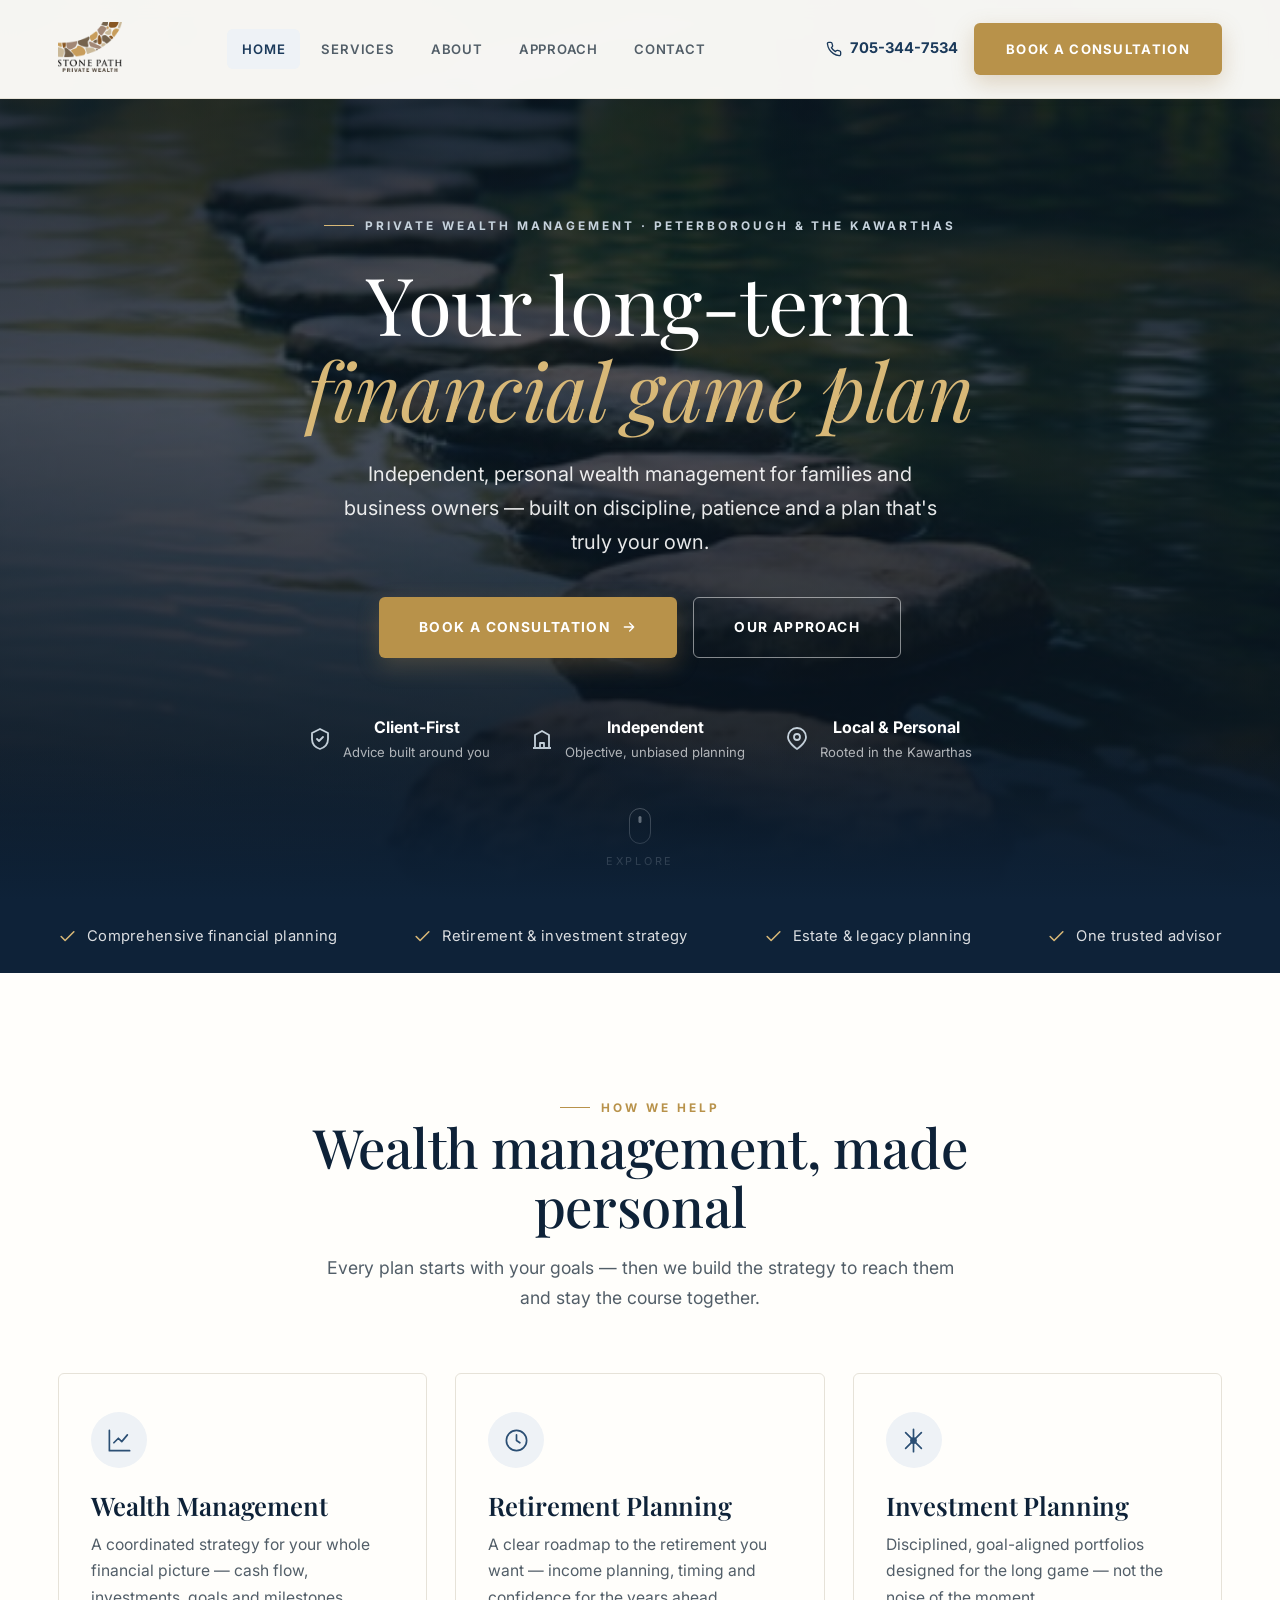
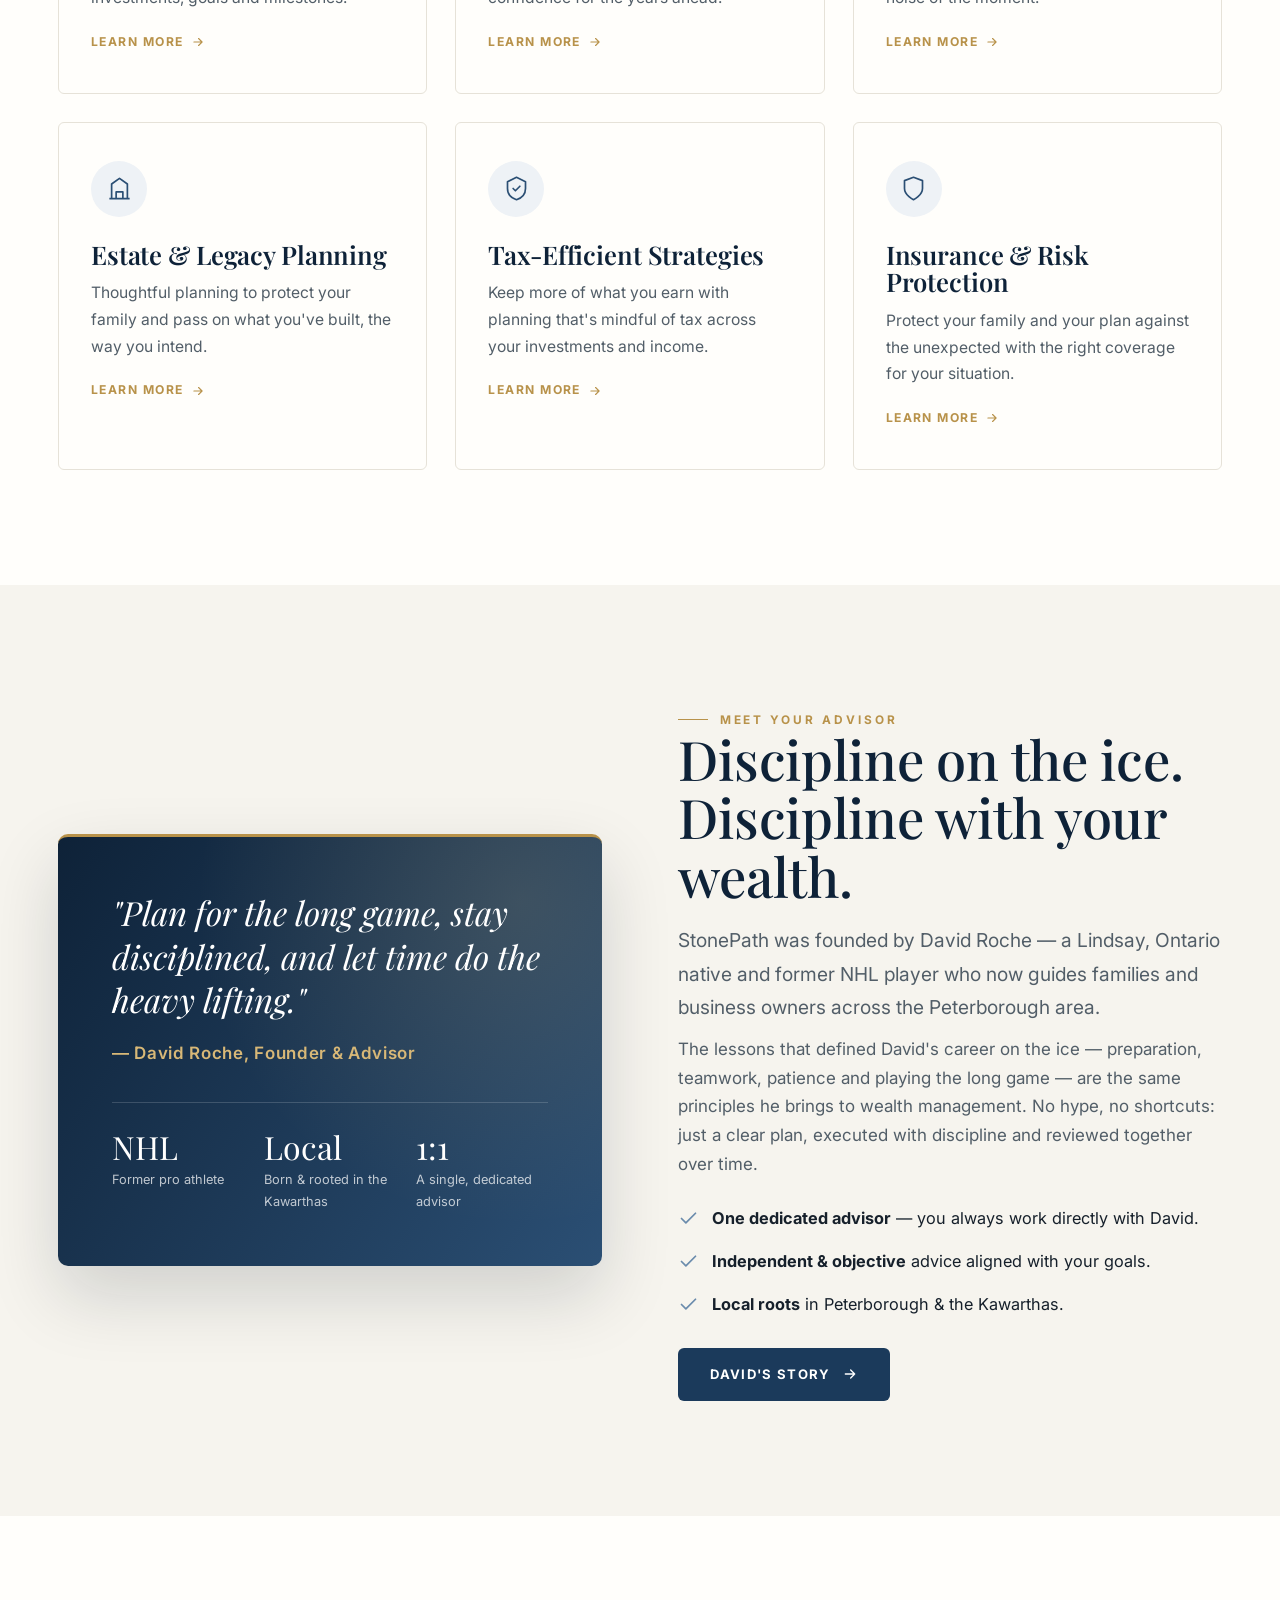
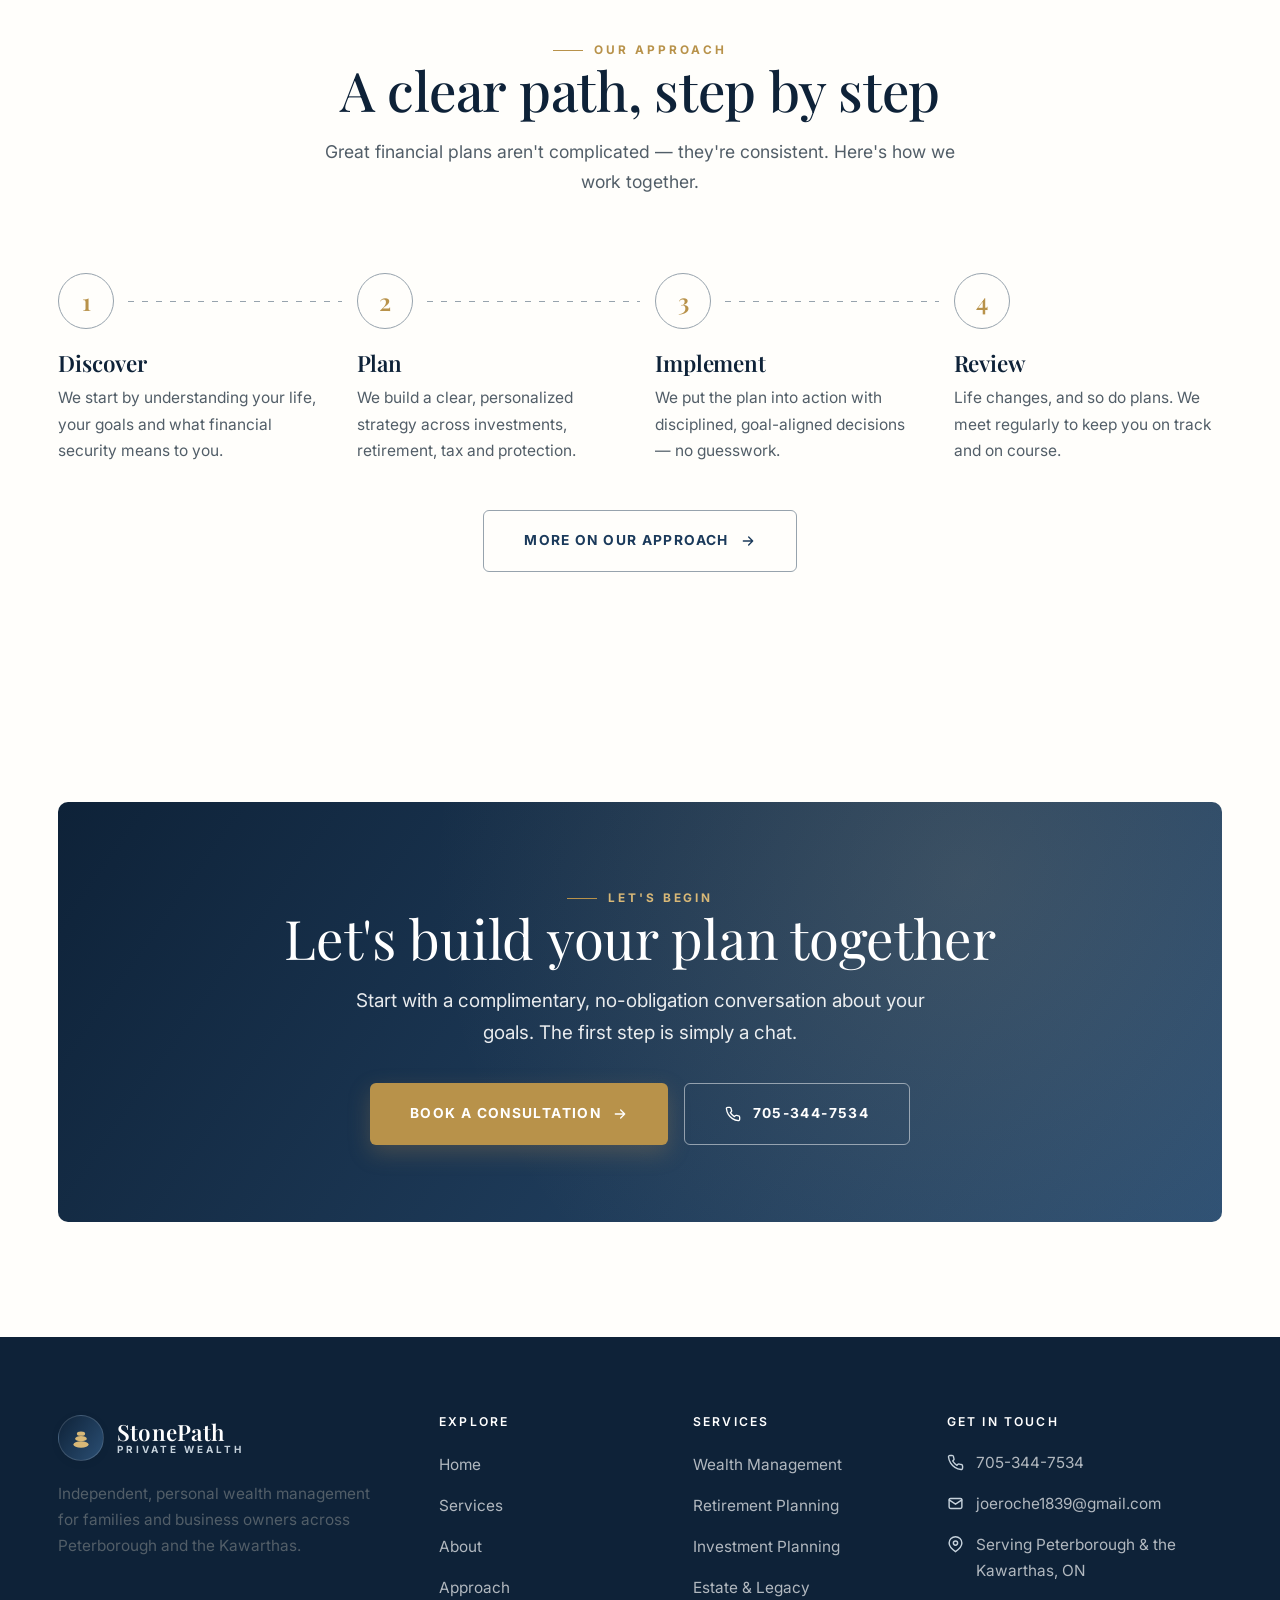
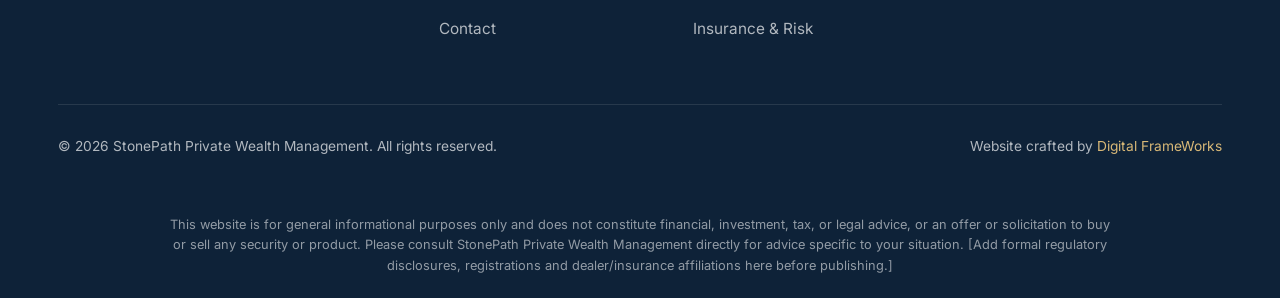
==== commit ffa816d6: "Add logo + David's headshot, update location to Cavan, remove testimonials Co-Authored-By: Claude Op" ====
--- a/index.html
+++ b/index.html
@@ -31,7 +31,7 @@
     "url": "https://stonepathwealth.ca/",
     "telephone": "+1-705-344-7534",
     "email": "joeroche1839@gmail.com",
-    "areaServed": ["Peterborough","Ennismore","Lindsay","Kawartha Lakes","Ontario"],
+    "areaServed": ["Peterborough","Cavan","Lindsay","Kawartha Lakes","Ontario"],
     "employee": { "@type": "Person", "name": "David Roche", "jobTitle": "Financial Advisor" },
     "description": "Independent financial planning and wealth management for families and business owners across Peterborough and the Kawarthas."
   }
@@ -42,15 +42,7 @@
   <!-- ============ HEADER ============ -->
   <header class="header">
     <div class="container nav">
-      <a href="index.html" class="brand" aria-label="StonePath Private Wealth Management home">
-        <span class="brand-mark" aria-hidden="true">
-          <svg viewBox="0 0 24 24" fill="#d8b877"><ellipse cx="12" cy="18" rx="7" ry="3"/><ellipse cx="12" cy="12.6" rx="5.4" ry="2.5"/><ellipse cx="12" cy="8" rx="3.8" ry="2"/></svg>
-        </span>
-        <span class="brand-text">
-          <span class="brand-name">StonePath</span>
-          <span class="brand-sub">Private Wealth</span>
-        </span>
-      </a>
+      <a href="index.html" class="brand" aria-label="Stone Path Private Wealth home"><img class="brand-logo" src="images/logo.png" alt="Stone Path Private Wealth" /></a>
 
       <nav class="nav-links" aria-label="Primary">
         <a href="index.html" class="active">Home</a>
@@ -217,37 +209,6 @@
     </div>
   </section>
 
-  <!-- ============ TESTIMONIALS ============ -->
-  <section class="section bg-cloud">
-    <div class="container">
-      <div class="section-head center reveal">
-        <span class="eyebrow center">Client Confidence</span>
-        <h2>Relationships built to last</h2>
-        <p>What it's like to work with a single, dedicated advisor who knows your name and your goals.</p>
-      </div>
-      <div class="testi-grid">
-        <div class="testi reveal">
-          <div class="mark">&ldquo;</div>
-          <div class="stars" aria-label="5 out of 5 stars"><svg viewBox="0 0 24 24" fill="currentColor"><path d="M12 2l2.4 7.4H22l-6 4.5 2.3 7.1L12 16.6 5.7 21l2.3-7.1-6-4.5h7.6L12 2z"/></svg><svg viewBox="0 0 24 24" fill="currentColor"><path d="M12 2l2.4 7.4H22l-6 4.5 2.3 7.1L12 16.6 5.7 21l2.3-7.1-6-4.5h7.6L12 2z"/></svg><svg viewBox="0 0 24 24" fill="currentColor"><path d="M12 2l2.4 7.4H22l-6 4.5 2.3 7.1L12 16.6 5.7 21l2.3-7.1-6-4.5h7.6L12 2z"/></svg><svg viewBox="0 0 24 24" fill="currentColor"><path d="M12 2l2.4 7.4H22l-6 4.5 2.3 7.1L12 16.6 5.7 21l2.3-7.1-6-4.5h7.6L12 2z"/></svg><svg viewBox="0 0 24 24" fill="currentColor"><path d="M12 2l2.4 7.4H22l-6 4.5 2.3 7.1L12 16.6 5.7 21l2.3-7.1-6-4.5h7.6L12 2z"/></svg></div>
-          <p class="quote">David took the time to actually understand our goals before recommending anything. For the first time we feel like we have a real plan.</p>
-          <div class="who"><span class="avatar">JL</span><span><b>Jennifer &amp; Mark L.</b><span>Peterborough, ON</span></span></div>
-        </div>
-        <div class="testi reveal d1">
-          <div class="mark">&ldquo;</div>
-          <div class="stars" aria-label="5 out of 5 stars"><svg viewBox="0 0 24 24" fill="currentColor"><path d="M12 2l2.4 7.4H22l-6 4.5 2.3 7.1L12 16.6 5.7 21l2.3-7.1-6-4.5h7.6L12 2z"/></svg><svg viewBox="0 0 24 24" fill="currentColor"><path d="M12 2l2.4 7.4H22l-6 4.5 2.3 7.1L12 16.6 5.7 21l2.3-7.1-6-4.5h7.6L12 2z"/></svg><svg viewBox="0 0 24 24" fill="currentColor"><path d="M12 2l2.4 7.4H22l-6 4.5 2.3 7.1L12 16.6 5.7 21l2.3-7.1-6-4.5h7.6L12 2z"/></svg><svg viewBox="0 0 24 24" fill="currentColor"><path d="M12 2l2.4 7.4H22l-6 4.5 2.3 7.1L12 16.6 5.7 21l2.3-7.1-6-4.5h7.6L12 2z"/></svg><svg viewBox="0 0 24 24" fill="currentColor"><path d="M12 2l2.4 7.4H22l-6 4.5 2.3 7.1L12 16.6 5.7 21l2.3-7.1-6-4.5h7.6L12 2z"/></svg></div>
-          <p class="quote">Straightforward, honest and patient. He explains things in plain language and never pushes. Exactly what we were looking for.</p>
-          <div class="who"><span class="avatar">RS</span><span><b>Robert S.</b><span>Ennismore, ON</span></span></div>
-        </div>
-        <div class="testi reveal d2">
-          <div class="mark">&ldquo;</div>
-          <div class="stars" aria-label="5 out of 5 stars"><svg viewBox="0 0 24 24" fill="currentColor"><path d="M12 2l2.4 7.4H22l-6 4.5 2.3 7.1L12 16.6 5.7 21l2.3-7.1-6-4.5h7.6L12 2z"/></svg><svg viewBox="0 0 24 24" fill="currentColor"><path d="M12 2l2.4 7.4H22l-6 4.5 2.3 7.1L12 16.6 5.7 21l2.3-7.1-6-4.5h7.6L12 2z"/></svg><svg viewBox="0 0 24 24" fill="currentColor"><path d="M12 2l2.4 7.4H22l-6 4.5 2.3 7.1L12 16.6 5.7 21l2.3-7.1-6-4.5h7.6L12 2z"/></svg><svg viewBox="0 0 24 24" fill="currentColor"><path d="M12 2l2.4 7.4H22l-6 4.5 2.3 7.1L12 16.6 5.7 21l2.3-7.1-6-4.5h7.6L12 2z"/></svg><svg viewBox="0 0 24 24" fill="currentColor"><path d="M12 2l2.4 7.4H22l-6 4.5 2.3 7.1L12 16.6 5.7 21l2.3-7.1-6-4.5h7.6L12 2z"/></svg></div>
-          <p class="quote">As a business owner my situation isn't simple. David built a plan that finally ties everything together — the business, taxes and retirement.</p>
-          <div class="who"><span class="avatar">DC</span><span><b>Daniel C.</b><span>Kawartha Lakes, ON</span></span></div>
-        </div>
-      </div>
-    </div>
-  </section>
-
   <!-- ============ CTA BAND ============ -->
   <section class="section">
     <div class="container">
--- a/css/styles.css
+++ b/css/styles.css
@@ -63,23 +63,29 @@
    ============================================================ */
 .hero {
   background-color: var(--brand-deep);
+  /* Stepping-stones photo with a deep navy wash so the headline floats cleanly on top.
+     The gradient keeps text readable; the photo provides the "stone path" imagery. */
   background-image:
-    radial-gradient(900px 500px at 78% 12%, rgba(184,146,74,.18), transparent 60%),
-    radial-gradient(700px 600px at 12% 90%, rgba(43,79,116,.55), transparent 60%),
-    linear-gradient(160deg, #0e2238 0%, #16314e 55%, #0b1c30 100%);
-}
-/* subtle "path of stones" texture along the hero base */
+    radial-gradient(130% 95% at 50% 40%, rgba(8,18,30,.32) 0%, rgba(8,18,30,.74) 100%),
+    linear-gradient(180deg, rgba(8,20,34,.74) 0%, rgba(10,24,40,.5) 45%, rgba(8,18,30,.9) 100%),
+    url("../images/hero.jpg");
+  background-size: cover;
+  background-position: center;
+}
+/* keeps the lower edge anchored into the navy so the scroll cue + content read clearly */
 .hero::after {
-  content: ""; position: absolute; inset: auto 0 0 0; height: 140px; pointer-events: none;
-  background-image: radial-gradient(circle, rgba(255,255,255,.05) 1.5px, transparent 2px);
-  background-size: 26px 26px; mask-image: linear-gradient(transparent, #000);
-  -webkit-mask-image: linear-gradient(transparent, #000);
+  content: ""; position: absolute; inset: auto 0 0 0; height: 160px; pointer-events: none;
+  background: linear-gradient(transparent, var(--brand-deep));
 }
 .page-hero {
   background-color: var(--brand-deep);
+  /* Same stepping-stones photo as the home hero, with a stronger navy wash
+     (these headers are shorter, so we darken a touch more for crisp text). */
   background-image:
-    radial-gradient(800px 420px at 82% 0%, rgba(184,146,74,.16), transparent 60%),
-    linear-gradient(160deg, #0e2238 0%, #16314e 60%, #0b1c30 100%);
+    linear-gradient(180deg, rgba(8,20,34,.82) 0%, rgba(10,24,40,.66) 55%, rgba(8,18,30,.92) 100%),
+    url("../images/hero.jpg");
+  background-size: cover;
+  background-position: center;
 }
 
 /* Advisor card / monogram (stands in for a headshot until one is provided) */
@@ -108,6 +114,24 @@
 /* Compliance disclaimer */
 .disclaimer { background: var(--brand-deep); color: rgba(255,255,255,.55); font-size: .8rem; line-height:1.6; padding: 22px 0; }
 .disclaimer .container { max-width: 1000px; text-align: center; }
+
+/* Solid premium header so the logo's dark wordmark always reads (on any page/hero) */
+.header { background: rgba(255,254,251,.96); box-shadow: 0 1px 0 var(--line); backdrop-filter: blur(10px); padding: 11px 0; }
+.header.scrolled { box-shadow: var(--shadow-sm); padding: 8px 0; }
+.brand-logo { height: 54px; width: auto; display: block; }
+.header .nav-links a { color: var(--slate); }
+.header .nav-links a:hover, .header .nav-links a.active { background: var(--tint); color: var(--brand); }
+.header .nav-phone { color: var(--brand); }
+.header .nav-toggle { background: var(--tint); }
+.header .nav-toggle span { background: var(--brand); }
+@media (max-width: 860px) { .brand-logo { height: 46px; } }
+
+/* Advisor headshot inside the navy panel */
+.advisor-photo {
+  width: 118px; height: 152px; object-fit: cover; object-position: center top;
+  border-radius: var(--radius); border: 1px solid rgba(216,184,119,.45);
+  box-shadow: var(--shadow-md); flex-shrink: 0;
+}
 
 *, *::before, *::after { box-sizing: border-box; margin: 0; padding: 0; }
 html { scroll-behavior: smooth; -webkit-text-size-adjust: 100%; }
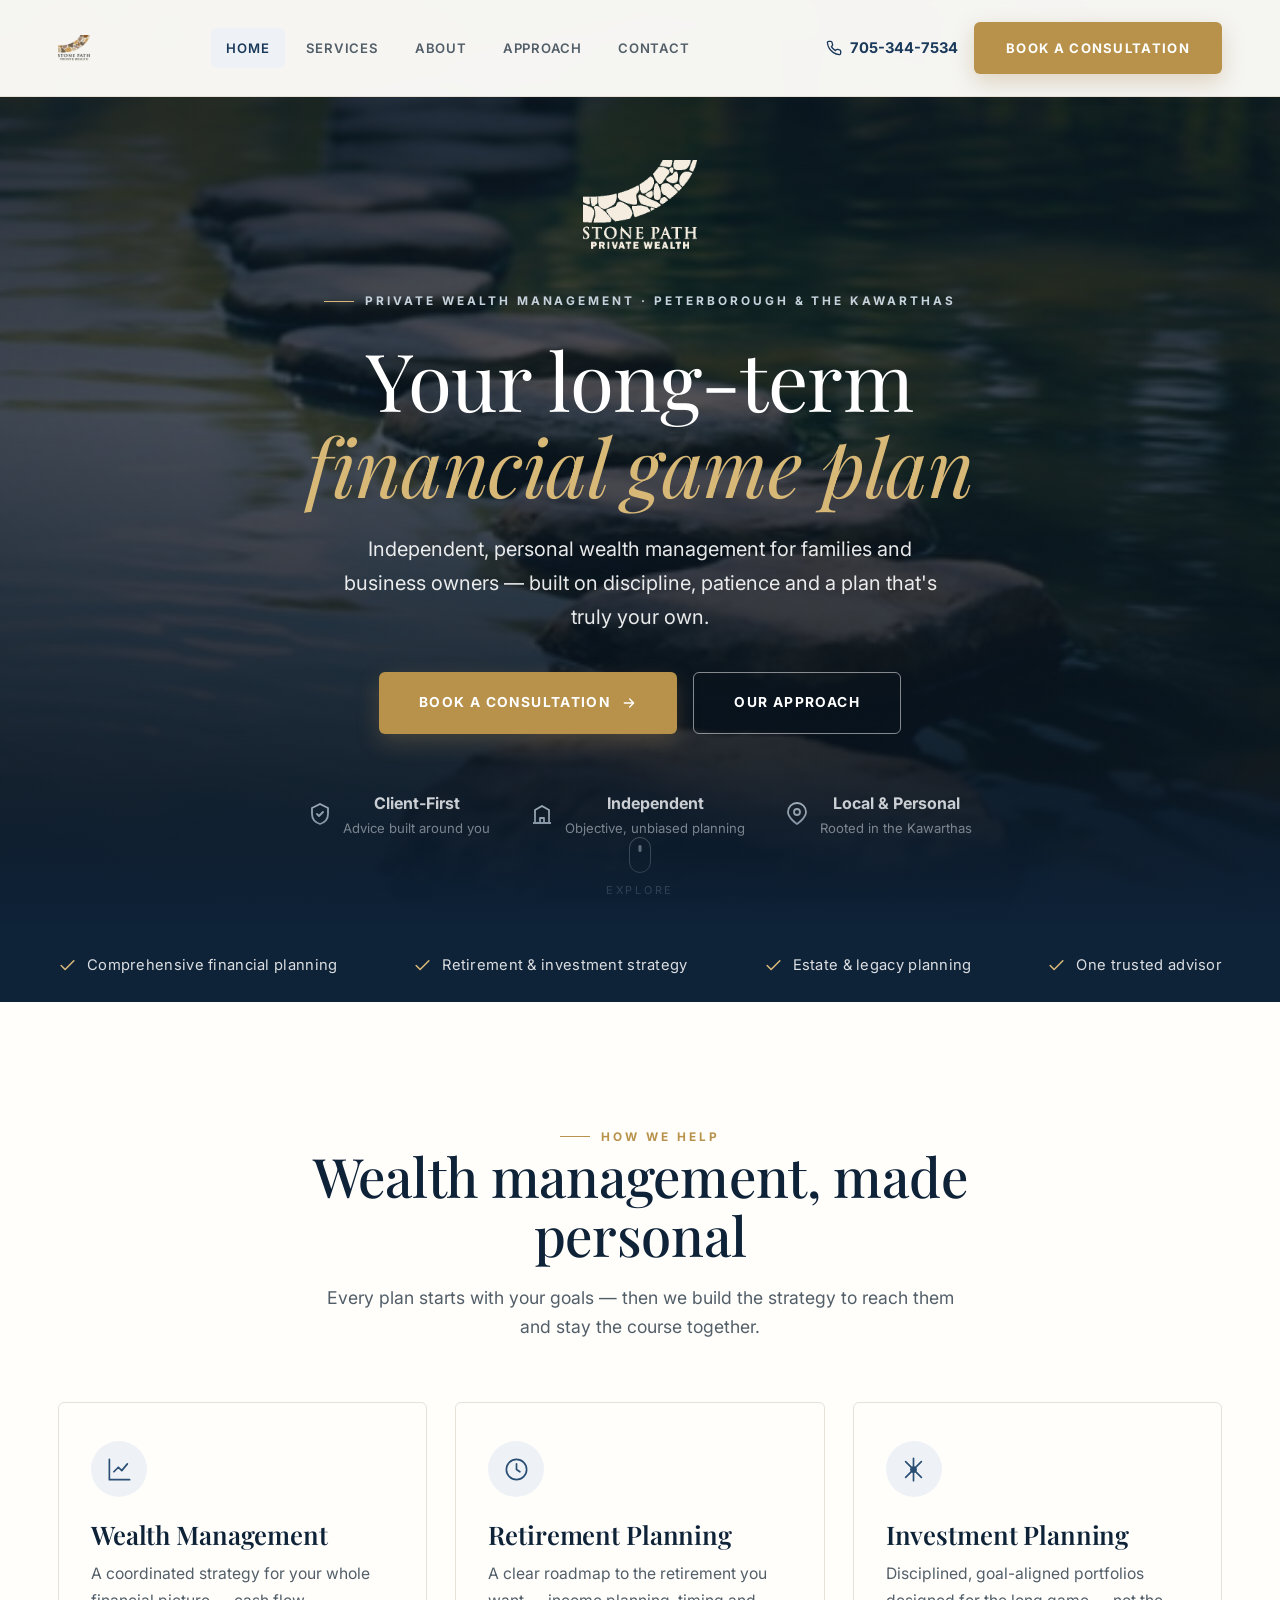
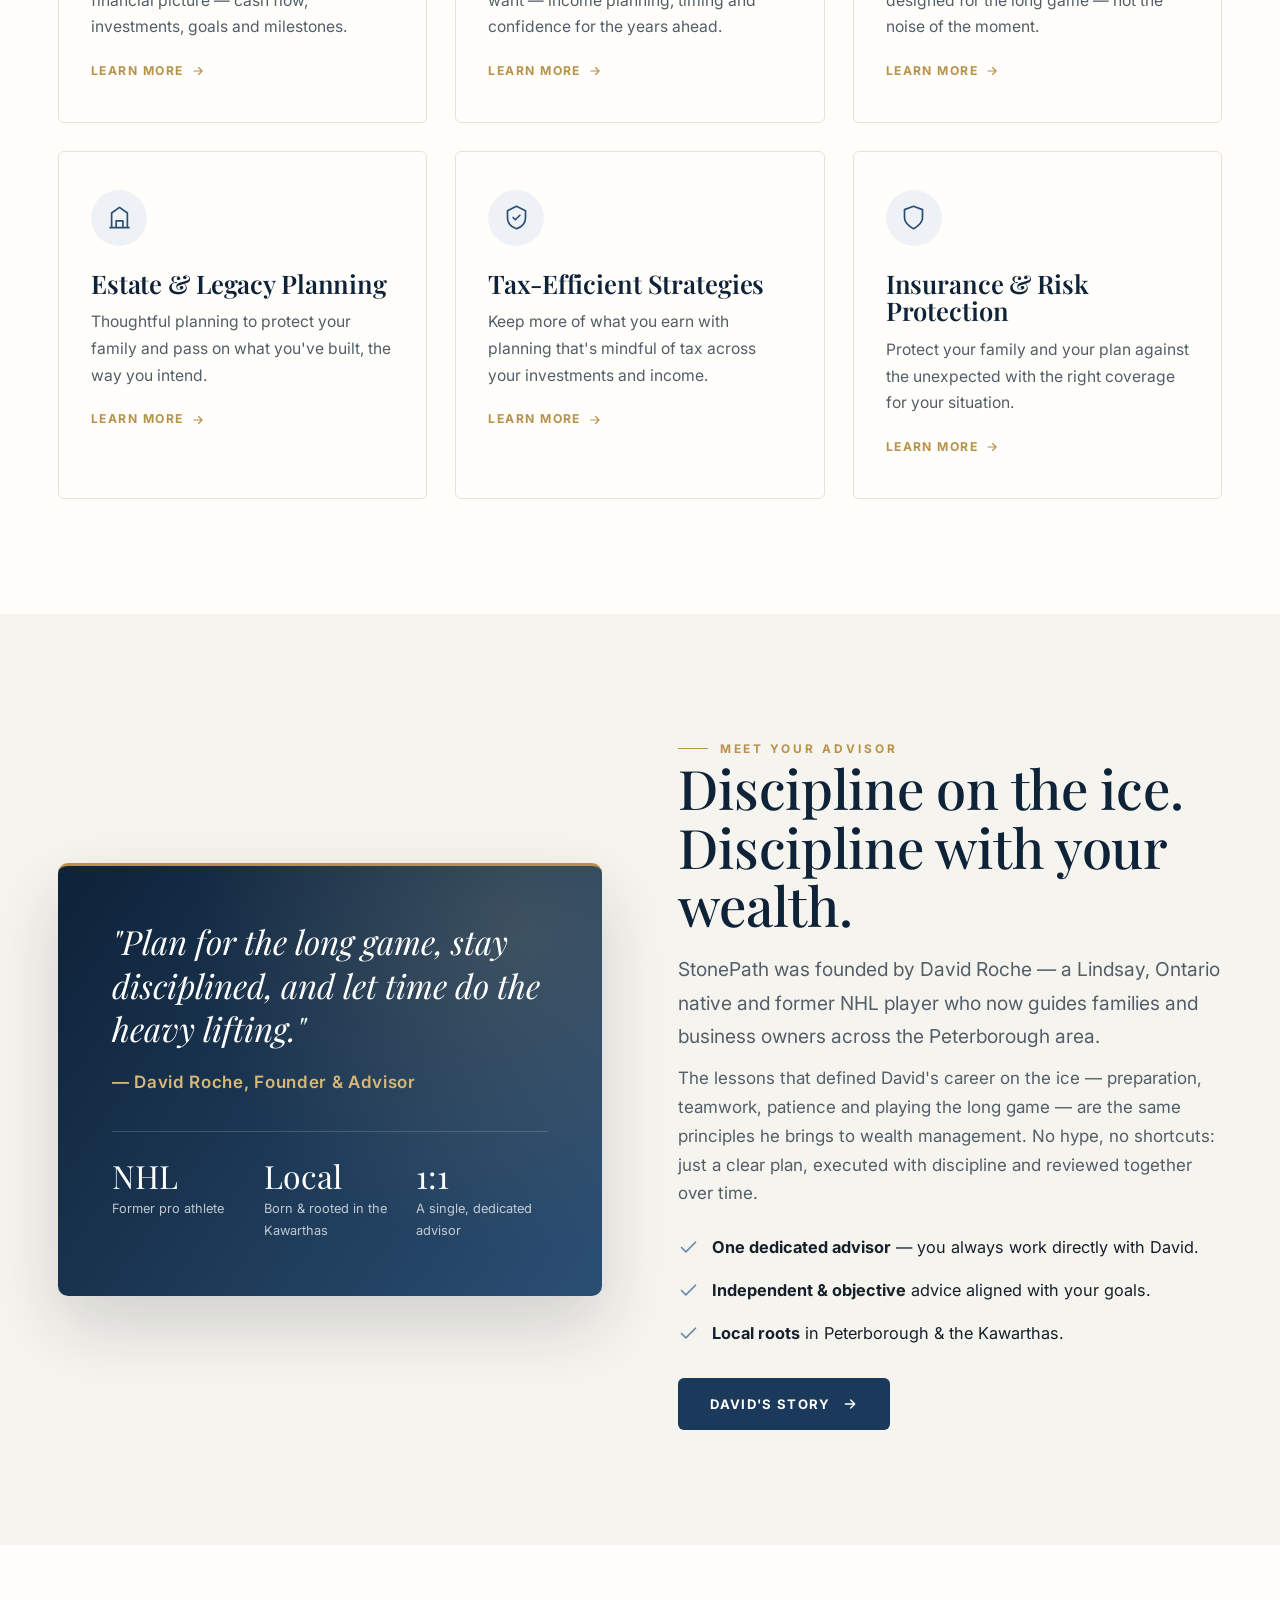
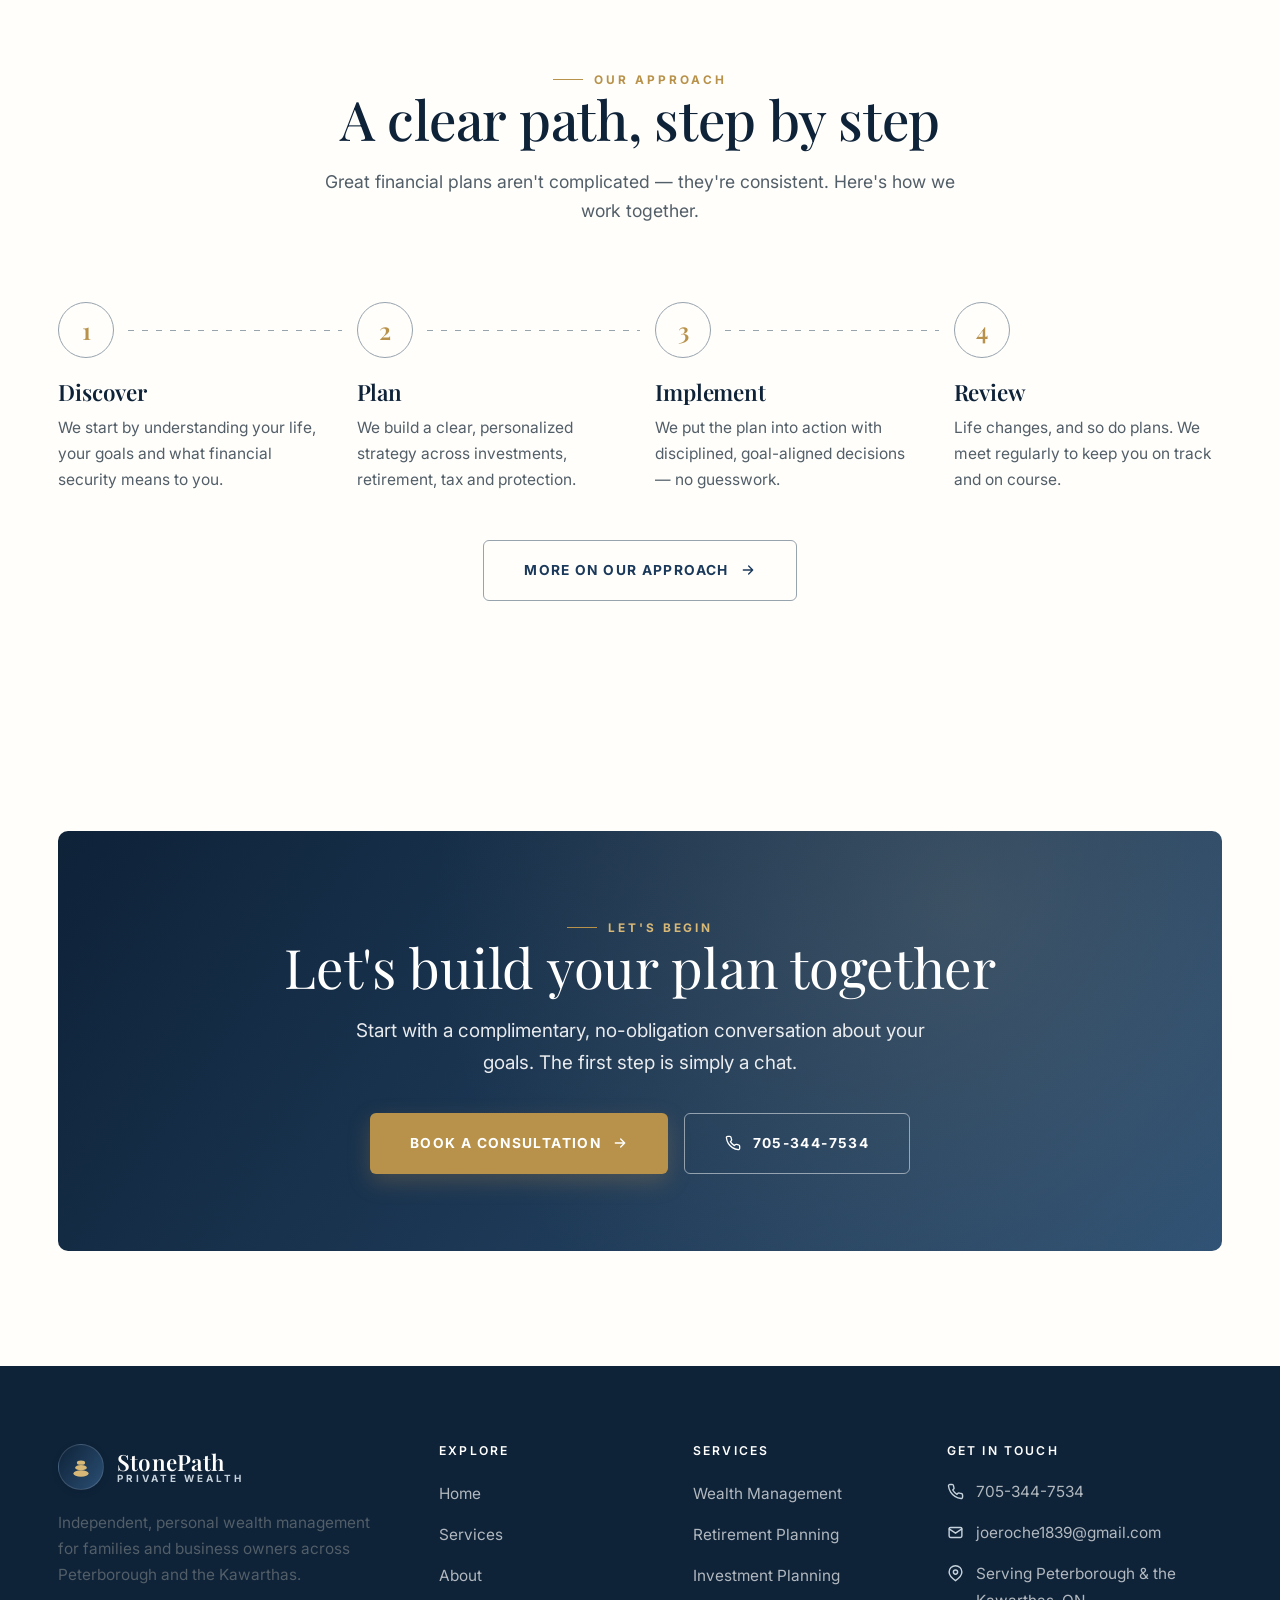
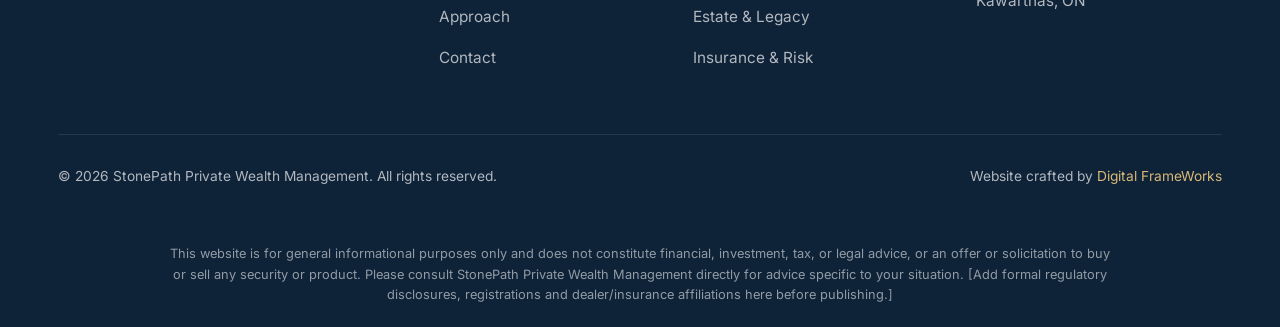
==== commit c98906c4: "Halve header logo; feature cream logo in home hero Co-Authored-By: Claude Opus 4.8 <noreply@anthropi" ====
--- a/index.html
+++ b/index.html
@@ -66,6 +66,7 @@
   <!-- ============ HERO ============ -->
   <section class="hero">
     <div class="container hero-inner">
+      <img class="hero-logo" src="images/logo-light.png" alt="Stone Path Private Wealth" />
       <span class="eyebrow center">Private Wealth Management · Peterborough &amp; the Kawarthas</span>
       <h1>Your long-term <em>financial game plan</em></h1>
       <p>Independent, personal wealth management for families and business owners — built on discipline, patience and a plan that's truly your own.</p>
--- a/css/styles.css
+++ b/css/styles.css
@@ -118,13 +118,16 @@
 /* Solid premium header so the logo's dark wordmark always reads (on any page/hero) */
 .header { background: rgba(255,254,251,.96); box-shadow: 0 1px 0 var(--line); backdrop-filter: blur(10px); padding: 11px 0; }
 .header.scrolled { box-shadow: var(--shadow-sm); padding: 8px 0; }
-.brand-logo { height: 54px; width: auto; display: block; }
+.brand-logo { height: 27px; width: auto; display: block; }
+/* Large brand logo featured in the home hero (cream version on navy) */
+.hero-logo { height: 96px; width: auto; display: block; margin: 0 auto 26px; }
+@media (max-width: 600px) { .hero-logo { height: 72px; } }
 .header .nav-links a { color: var(--slate); }
 .header .nav-links a:hover, .header .nav-links a.active { background: var(--tint); color: var(--brand); }
 .header .nav-phone { color: var(--brand); }
 .header .nav-toggle { background: var(--tint); }
 .header .nav-toggle span { background: var(--brand); }
-@media (max-width: 860px) { .brand-logo { height: 46px; } }
+@media (max-width: 860px) { .brand-logo { height: 23px; } }
 
 /* Advisor headshot inside the navy panel */
 .advisor-photo {
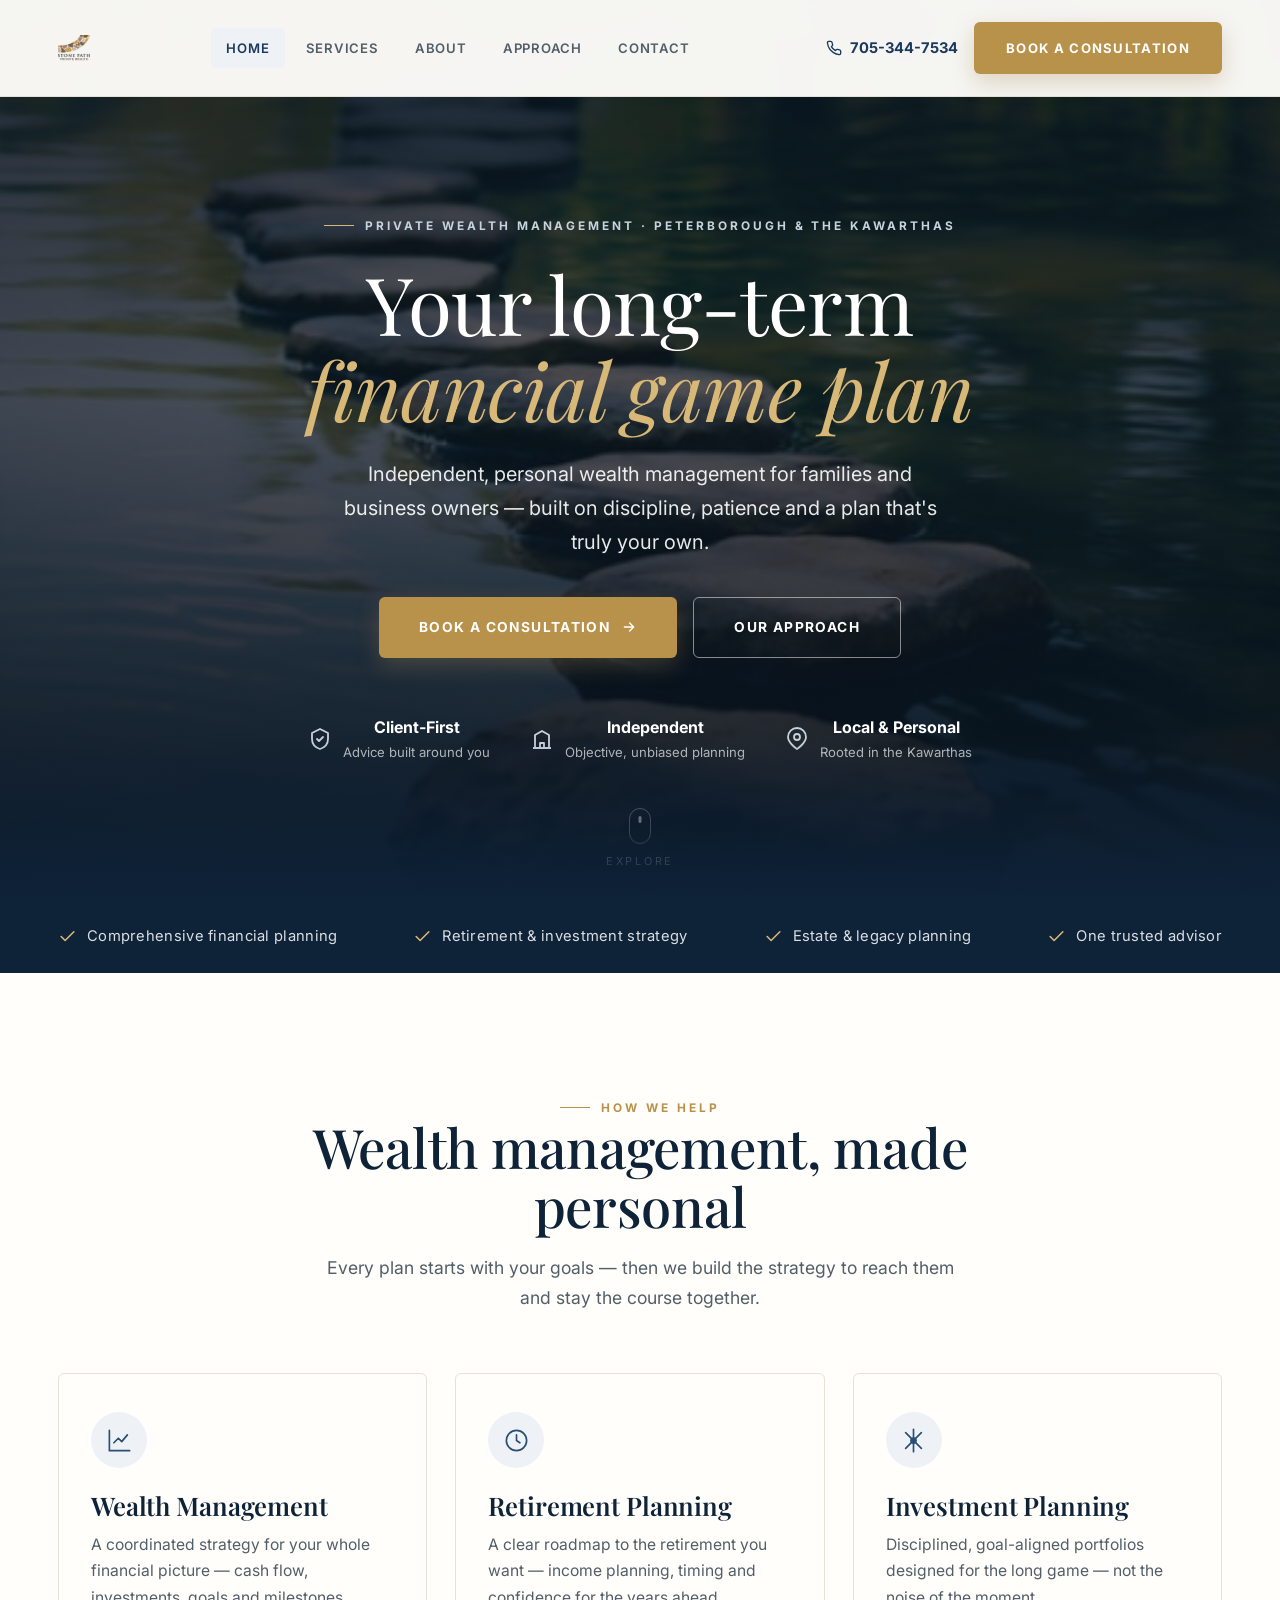
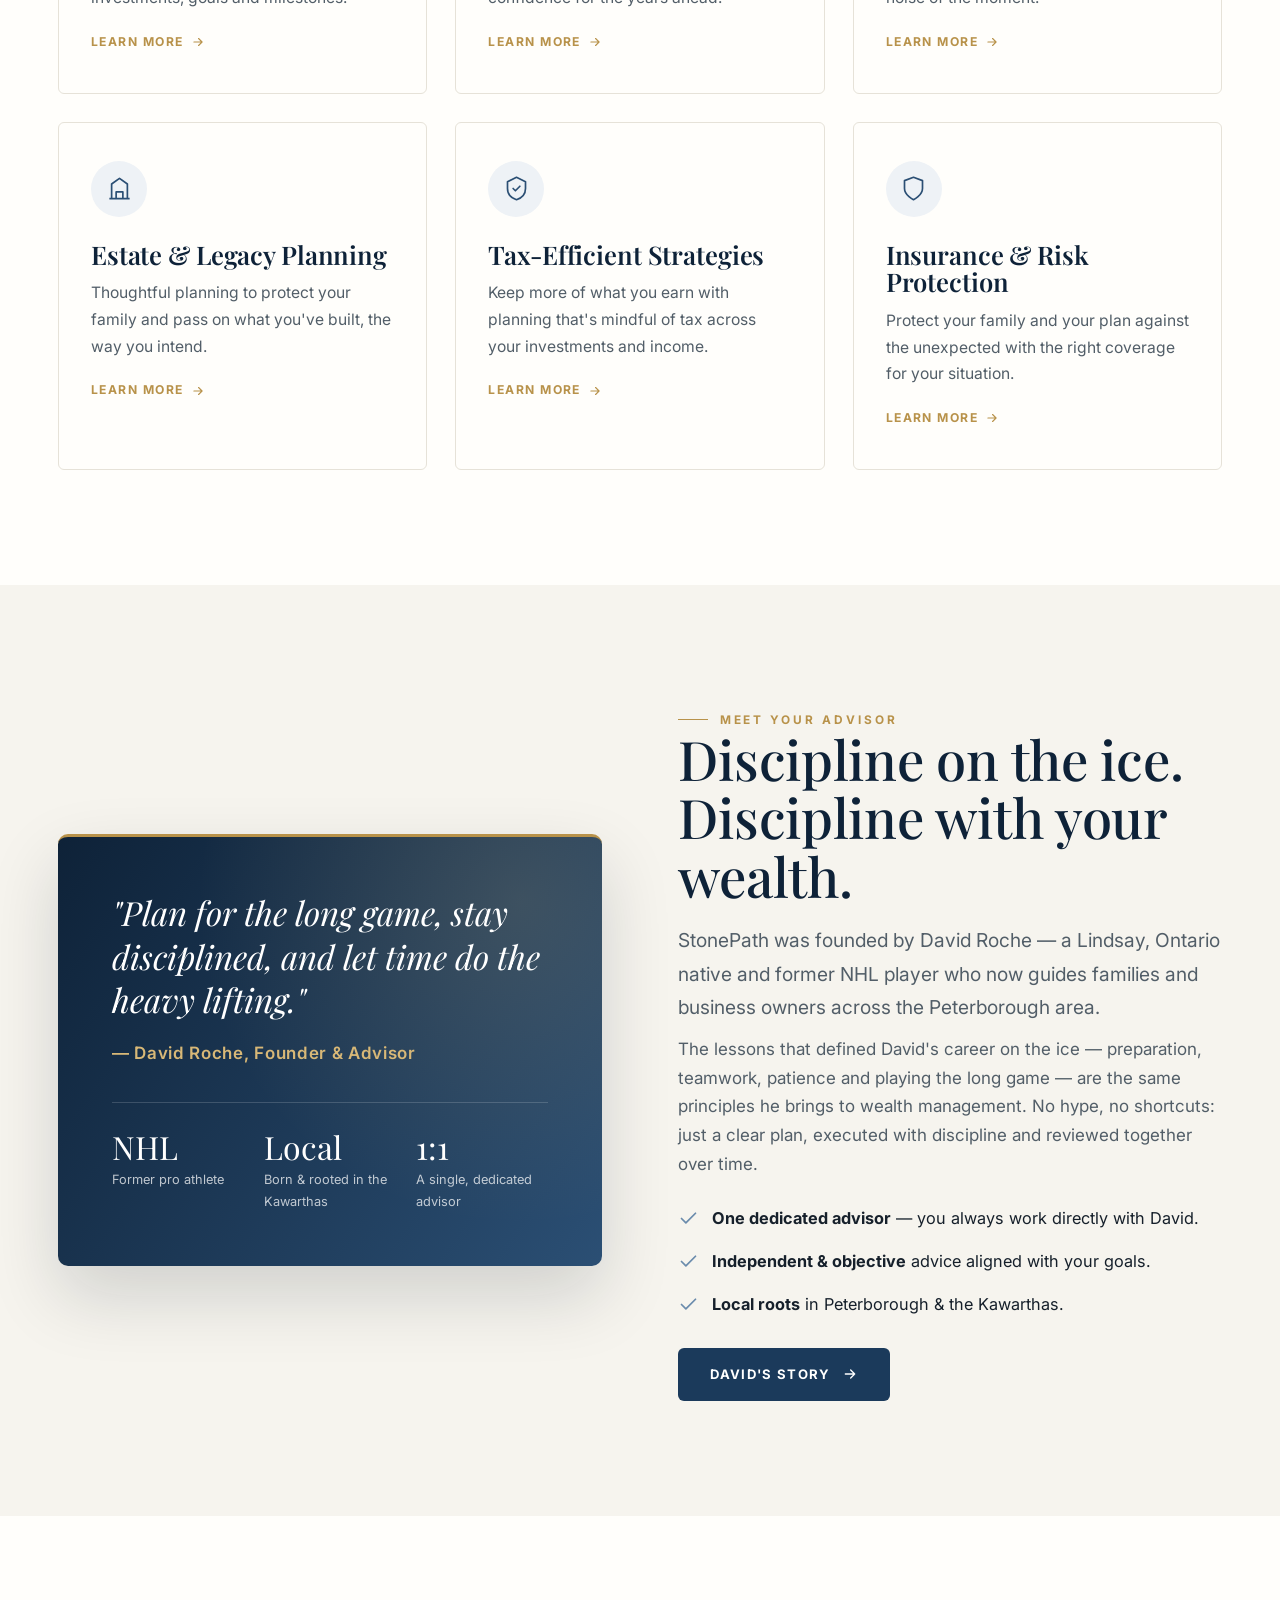
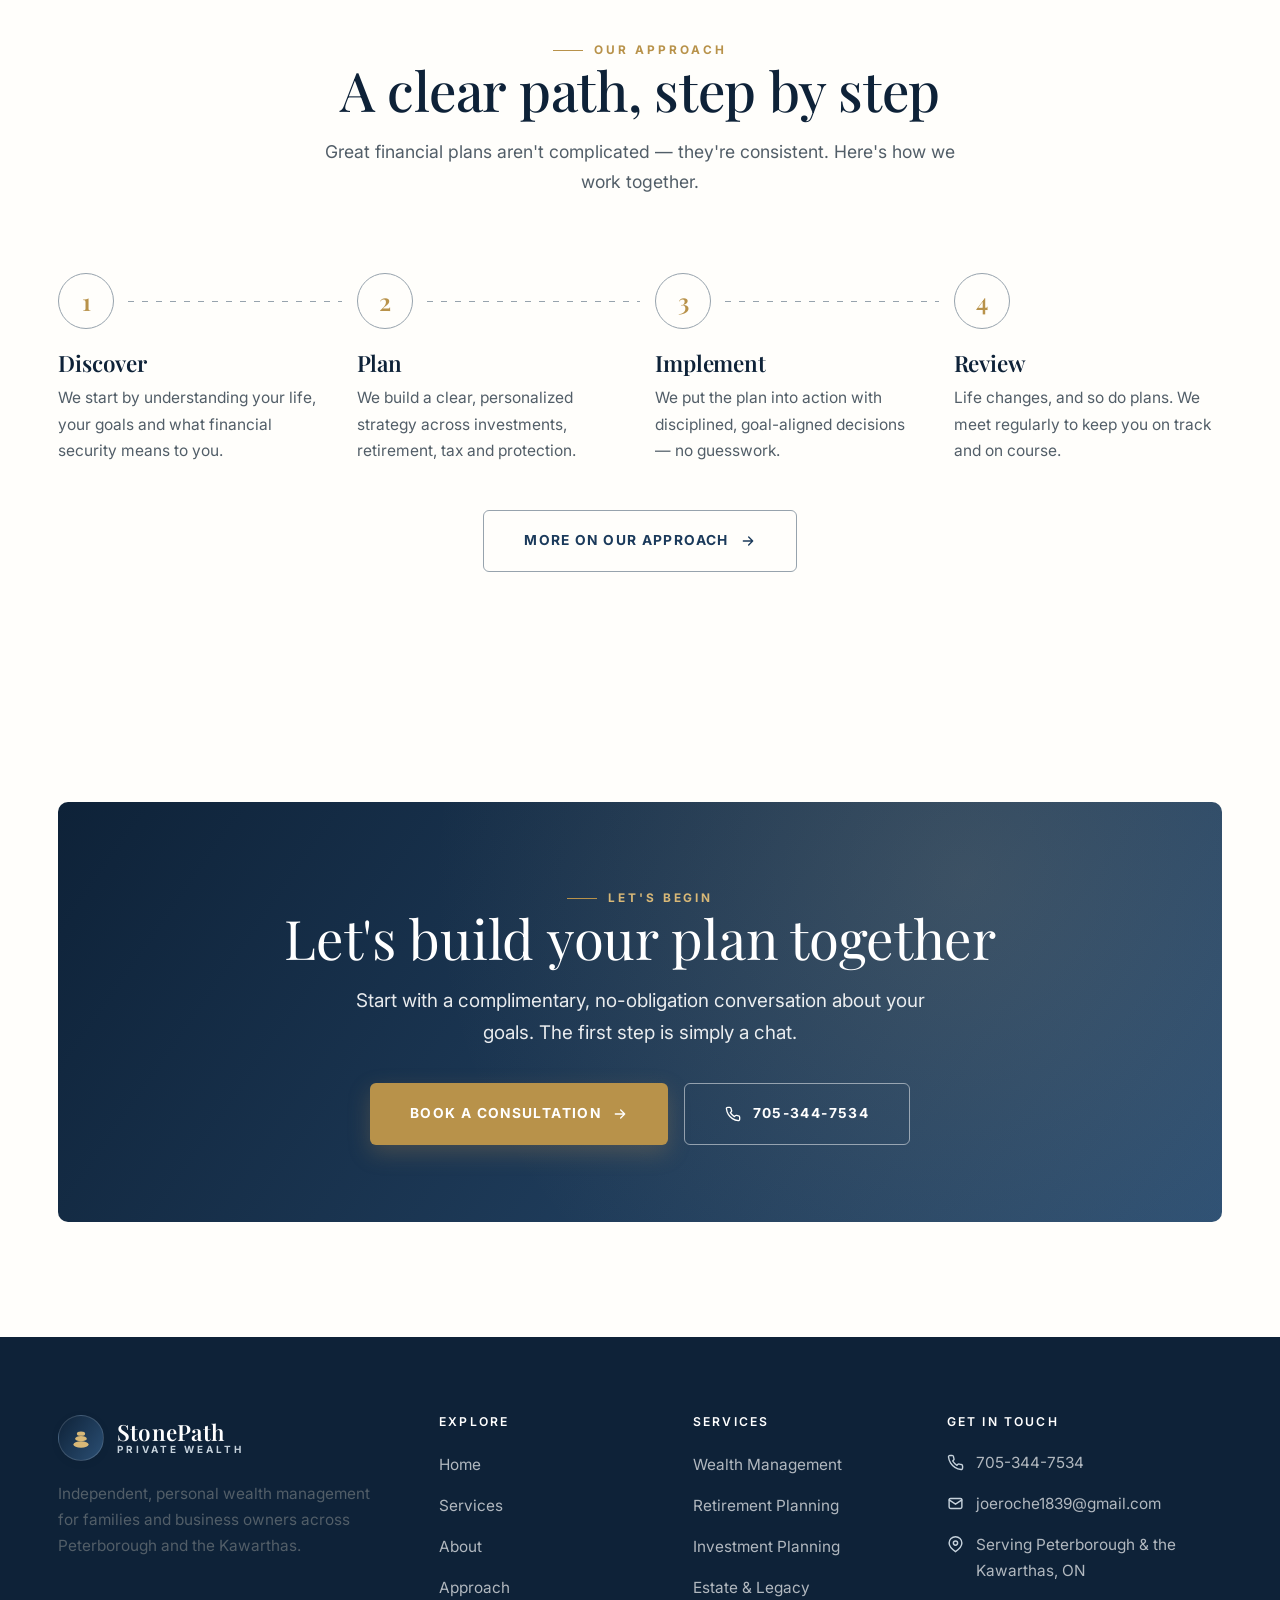
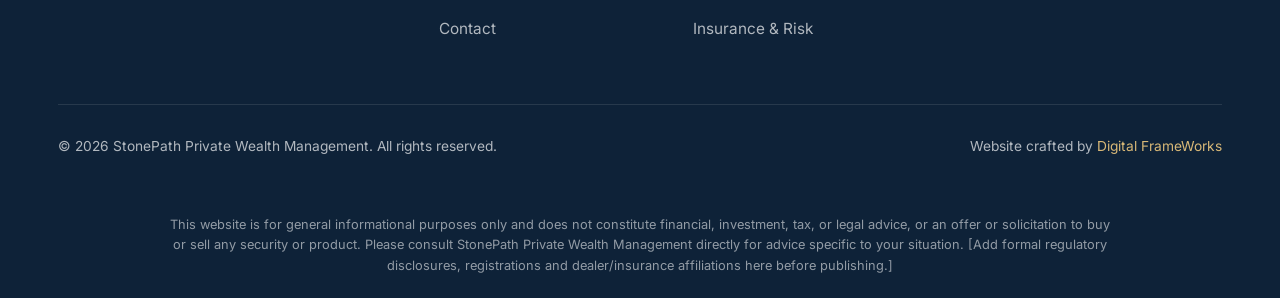
==== commit e871ea71: "Remove cream/b&w logo variant; use single colored logo consistently Co-Authored-By: Claude Opus 4.8 " ====
--- a/index.html
+++ b/index.html
@@ -66,7 +66,6 @@
   <!-- ============ HERO ============ -->
   <section class="hero">
     <div class="container hero-inner">
-      <img class="hero-logo" src="images/logo-light.png" alt="Stone Path Private Wealth" />
       <span class="eyebrow center">Private Wealth Management · Peterborough &amp; the Kawarthas</span>
       <h1>Your long-term <em>financial game plan</em></h1>
       <p>Independent, personal wealth management for families and business owners — built on discipline, patience and a plan that's truly your own.</p>
--- a/css/styles.css
+++ b/css/styles.css
@@ -119,9 +119,6 @@
 .header { background: rgba(255,254,251,.96); box-shadow: 0 1px 0 var(--line); backdrop-filter: blur(10px); padding: 11px 0; }
 .header.scrolled { box-shadow: var(--shadow-sm); padding: 8px 0; }
 .brand-logo { height: 27px; width: auto; display: block; }
-/* Large brand logo featured in the home hero (cream version on navy) */
-.hero-logo { height: 96px; width: auto; display: block; margin: 0 auto 26px; }
-@media (max-width: 600px) { .hero-logo { height: 72px; } }
 .header .nav-links a { color: var(--slate); }
 .header .nav-links a:hover, .header .nav-links a.active { background: var(--tint); color: var(--brand); }
 .header .nav-phone { color: var(--brand); }
